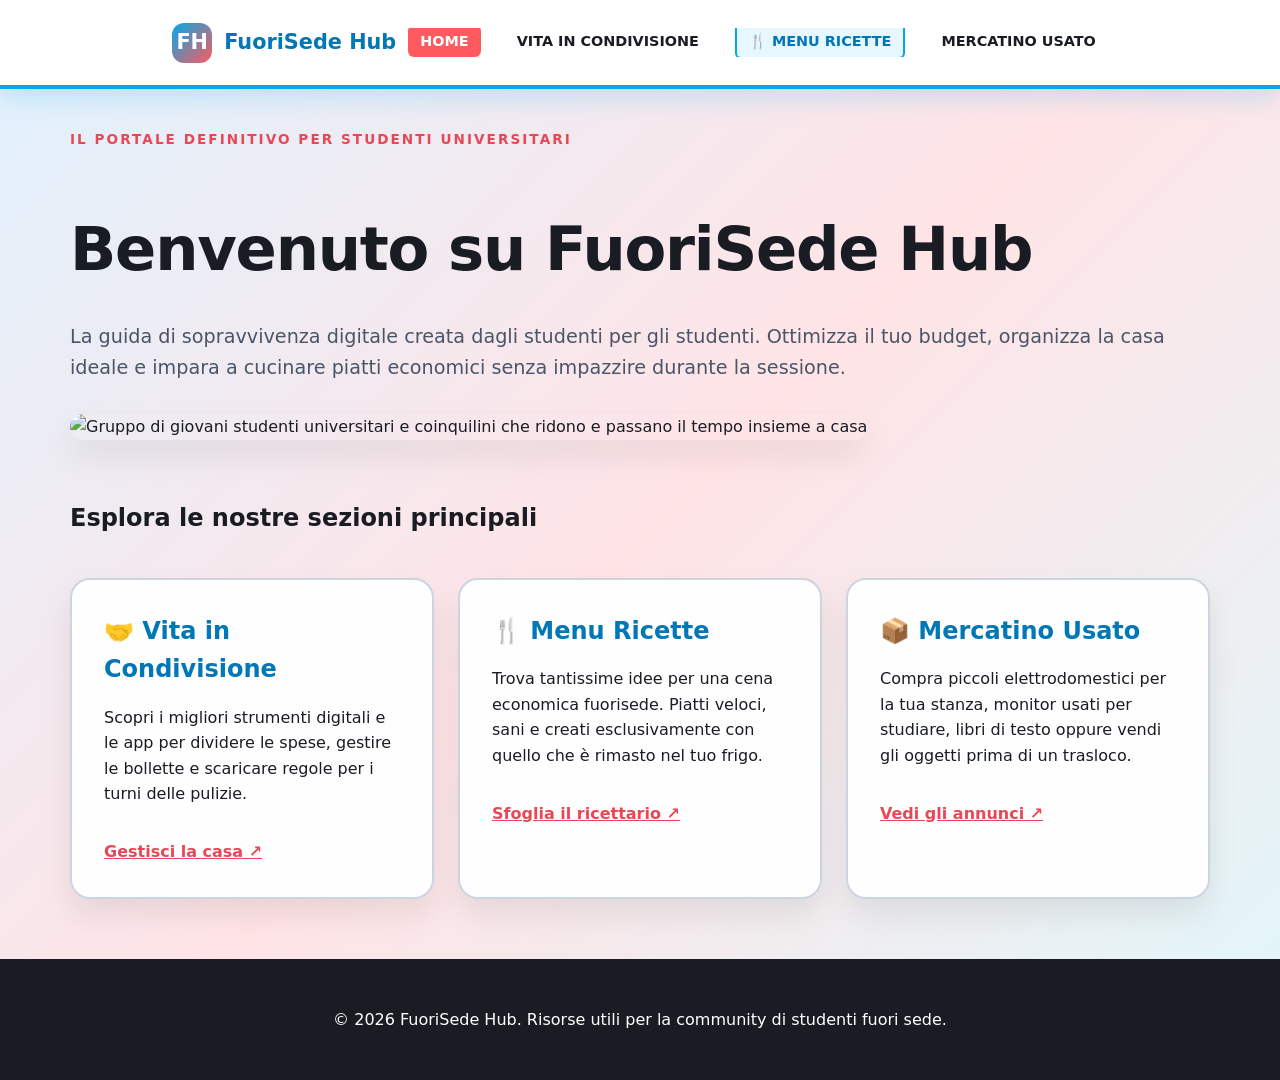
==== index.html @ 7e1d621c "Update index.html" ====
<!DOCTYPE html>
<html lang="it">
  <head>
    <meta charset="UTF-8" />
    <meta name="viewport" content="width=device-width, initial-scale=1.0" />
    <meta name="description" content="Idee cena economica fuorisede, gestione delle spese della casa tra coinquilini e mercatino dell'usato low cost per studenti universitari fuori sede." />
    <title>FuoriSede Hub | Guida di Sopravvivenza per Studenti Fuori Sede</title>
    <style>
      :root {
        --primary: #00a8e8; --primary-dark: #0077b6; --accent: #ff5a5f; --accent-dark: #e84855; --cyan: #8eddf9; --ink: #1a1c23; --muted: #4a5568; --bg: #f0f4f8; --surface: #ffffff; --soft: #e6f7ff; --line: #cbd5e1; --shadow: 0 16px 32px rgba(0, 0, 0, 0.08); --radius-sm: 12px; --radius-md: 20px; --radius-lg: 32px; --container: min(1140px, calc(100% - 40px));
      }
      * { box-sizing: border-box; }
      html { scroll-behavior: smooth; }
      body { margin: 0; color: var(--ink); background: linear-gradient(135deg, #e0f2fe 0%, #ffe4e6 50%, #e0f7fa 100%); font-family: system-ui, -apple-system, sans-serif; line-height: 1.6; }
      a { color: inherit; text-decoration: none; }
      
      .site-header { position: sticky; top: 0; z-index: 20; background: #ffffff; border-bottom: 4px solid var(--primary); box-shadow: 0 8px 24px rgba(0, 168, 232, 0.2); }
      .navbar { width: var(--container); min-height: 85px; margin: 0 auto; display: flex; flex-direction: column; align-items: center; justify-content: center; padding: 10px 0; gap: 12px; }
      .logo { display: inline-flex; align-items: center; gap: 12px; font-weight: 900; font-size: 1.3rem; color: var(--primary-dark); }
      .logo-mark { width: 40px; height: 40px; display: grid; place-items: center; color: #ffffff; background: linear-gradient(135deg, var(--primary), var(--accent)); border-radius: 12px; }
      
      .nav-links { display: flex; gap: 10px; margin: 0; padding: 0; list-style: none; max-width: 100%; overflow-x: auto; white-space: nowrap; padding-bottom: 4px; }
      .nav-links a { color: var(--ink); font-weight: 800; text-transform: uppercase; font-size: 0.75rem; padding: 6px 10px; border-radius: 6px; transition: all 0.2s ease; }
      .nav-links a:hover, .nav-links .active { color: #ffffff; background-color: var(--accent); }
      .nav-links .menu-btn { background: var(--soft); color: var(--primary-dark); border: 2px solid var(--primary); }
      
      main { width: var(--container); margin: 40px auto; }
      .eyebrow { color: var(--accent-dark); font-size: 0.85rem; font-weight: 800; text-transform: uppercase; letter-spacing: 0.15em; margin-bottom: 12px; }
      h1 { font-size: clamp(2.2rem, 8vw, 3.8rem); font-weight: 900; margin-bottom: 24px; letter-spacing: -0.02em; }
      .lead { font-size: 1.2rem; color: var(--muted); margin-bottom: 30px; }
      
      .responsive-image { width: 100%; height: auto; border-radius: var(--radius-md); aspect-ratio: 16/10; object-fit: cover; margin-bottom: 40px; box-shadow: var(--shadow); }
      
      .features-grid { display: grid; gap: 24px; margin: 40px 0; }
      .feature-card { background: rgba(255, 255, 255, 0.95); padding: 32px; border: 2px solid var(--line); border-radius: var(--radius-md); box-shadow: var(--shadow); }
      .feature-card h3 { font-size: 1.5rem; margin-top: 0; margin-bottom: 12px; color: var(--primary-dark); }
      .card-link { display: inline-flex; margin-top: 16px; color: var(--accent-dark); font-weight: 700; text-decoration: underline; }
      
      .site-footer { margin-top: 60px; color: #ffffff; background: var(--ink); padding: 32px 0; text-align: center; }
      @media (min-width: 720px) { .navbar { flex-direction: row; min-height: 85px; padding: 0; } .nav-links { gap: 24px; } .nav-links a { font-size: 0.9rem; padding: 8px 12px; } .features-grid { grid-template-columns: repeat(3, 1fr); } }
    </style>
  </head>
  <body>
    <header class="site-header">
      <nav class="navbar">
        <a class="logo" href="index.html"><span class="logo-mark">FH</span><span>FuoriSede Hub</span></a>
        <ul class="nav-links">
          <li><a href="index.html" class="active">Home</a></li>
          <li><a href="condivisione.html">Vita in Condivisione</a></li>
          <li><a href="menu.html" class="menu-btn">🍴 Menu Ricette</a></li>
          <li><a href="mercatino.html">Mercatino Usato</a></li>
        </ul>
      </nav>
    </header>

    <main>
      <article>
        <p class="eyebrow">Il portale definitivo per studenti universitari</p>
        <h1>Benvenuto su FuoriSede Hub</h1>
        <p class="lead">La guida di sopravvivenza digitale creata dagli studenti per gli studenti. Ottimizza il tuo budget, organizza la casa ideale e impara a cucinare piatti economici senza impazzire durante la sessione.</p>
        
        <img class="responsive-image" src="https://images.unsplash.com/photo-1517486808906-6ca8b3f04846?auto=format&fit=crop&w=1200&q=80" alt="Gruppo di giovani studenti universitari e coinquilini che ridono e passano il tempo insieme a casa" />

        <section>
          <h2>Esplora le nostre sezioni principali</h2>
          <div class="features-grid">
            
            <div class="feature-card">
              <h3>🤝 Vita in Condivisione</h3>
              <p>Scopri i migliori strumenti digitali e le app per dividere le spese, gestire le bollette e scaricare regole per i turni delle pulizie.</p>
              <a class="card-link" href="condivisione.html">Gestisci la casa ↗</a>
            </div>

            <div class="feature-card">
              <h3>🍴 Menu Ricette</h3>
              <p>Trova tantissime idee per una cena economica fuorisede. Piatti veloci, sani e creati esclusivamente con quello che è rimasto nel tuo frigo.</p>
              <a class="card-link" href="menu.html">Sfoglia il ricettario ↗</a>
            </div>

            <div class="feature-card">
              <h3>📦 Mercatino Usato</h3>
              <p>Compra piccoli elettrodomestici per la tua stanza, monitor usati per studiare, libri di testo oppure vendi gli oggetti prima di un trasloco.</p>
              <a class="card-link" href="mercatino.html">Vedi gli annunci ↗</a>
            </div>

          </div>
        </section>
      </article>
    </main>

    <footer class="site-footer"><p>&copy; 2026 FuoriSede Hub. Risorse utili per la community di studenti fuori sede.</p></footer>
  </body>
</html>
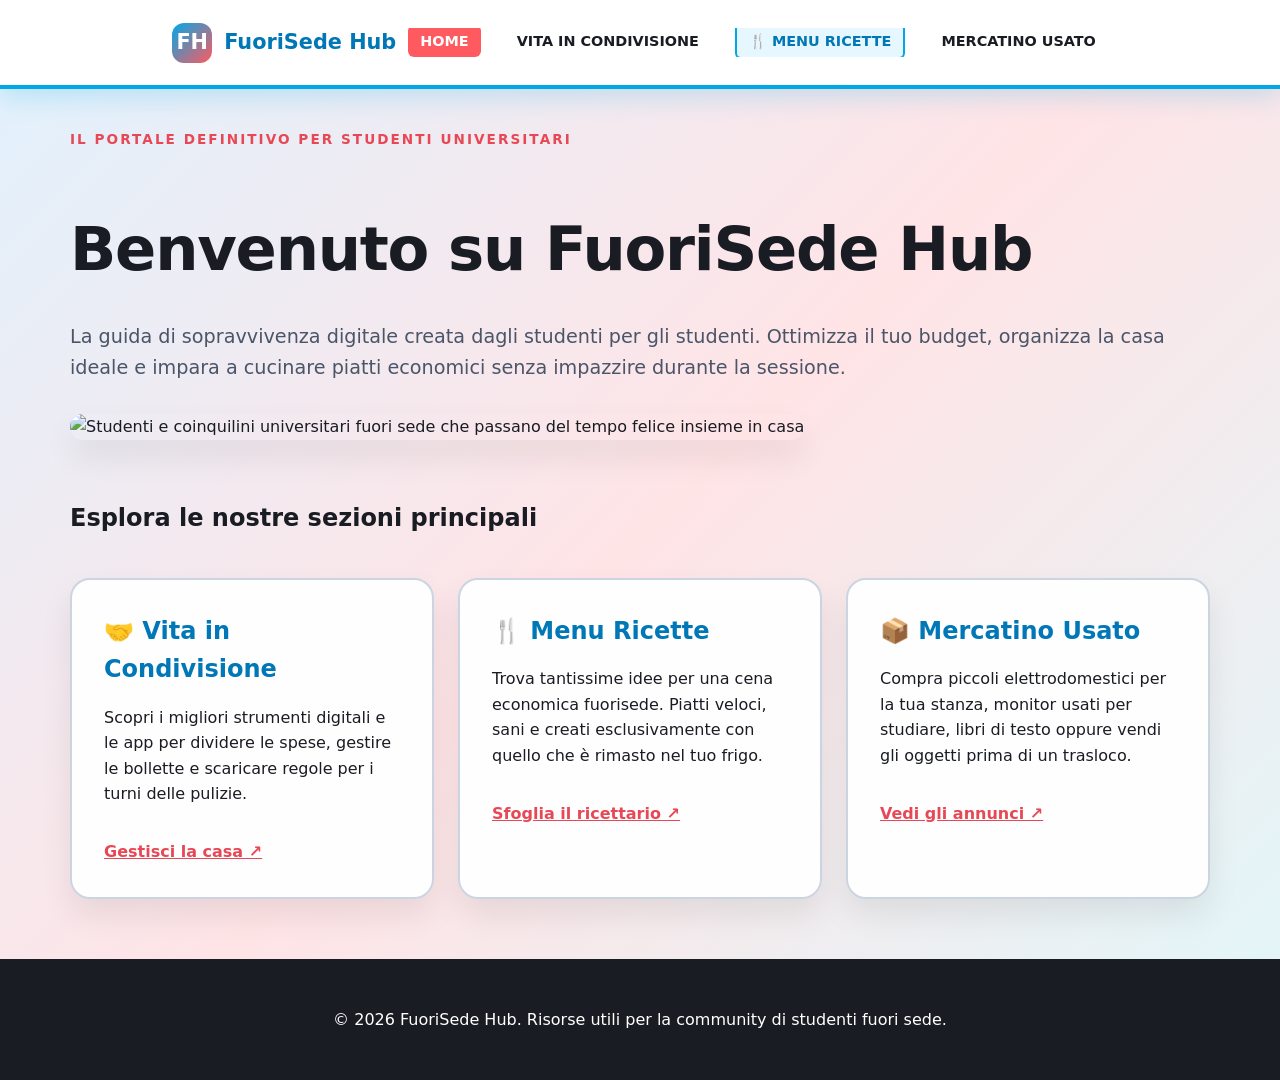
==== commit 9a1a9180: "Update index.html" ====
--- a/index.html
+++ b/index.html
@@ -59,24 +59,28 @@
         <h1>Benvenuto su FuoriSede Hub</h1>
         <p class="lead">La guida di sopravvivenza digitale creata dagli studenti per gli studenti. Ottimizza il tuo budget, organizza la casa ideale e impara a cucinare piatti economici senza impazzire durante la sessione.</p>
         
-        <img class="responsive-image" src="https://images.unsplash.com/photo-1517486808906-6ca8b3f04846?auto=format&fit=crop&w=1200&q=80" alt="Gruppo di giovani studenti universitari e coinquilini che ridono e passano il tempo insieme a casa" />
+        <!-- FOTO PRINCIPALE NUOVA ED ESCLUSIVA DELLA HOME PAGE -->
+        <img class="responsive-image" src="https://images.unsplash.com/photo-1543807535-eceef0bc6599?auto=format&fit=crop&w=1200&q=80" alt="Studenti e coinquilini universitari fuori sede che passano del tempo felice insieme in casa" />
 
         <section>
           <h2>Esplora le nostre sezioni principali</h2>
           <div class="features-grid">
             
+            <!-- CARD 1 -->
             <div class="feature-card">
               <h3>🤝 Vita in Condivisione</h3>
               <p>Scopri i migliori strumenti digitali e le app per dividere le spese, gestire le bollette e scaricare regole per i turni delle pulizie.</p>
               <a class="card-link" href="condivisione.html">Gestisci la casa ↗</a>
             </div>
 
+            <!-- CARD 2 -->
             <div class="feature-card">
               <h3>🍴 Menu Ricette</h3>
               <p>Trova tantissime idee per una cena economica fuorisede. Piatti veloci, sani e creati esclusivamente con quello che è rimasto nel tuo frigo.</p>
               <a class="card-link" href="menu.html">Sfoglia il ricettario ↗</a>
             </div>
 
+            <!-- CARD 3 -->
             <div class="feature-card">
               <h3>📦 Mercatino Usato</h3>
               <p>Compra piccoli elettrodomestici per la tua stanza, monitor usati per studiare, libri di testo oppure vendi gli oggetti prima di un trasloco.</p>
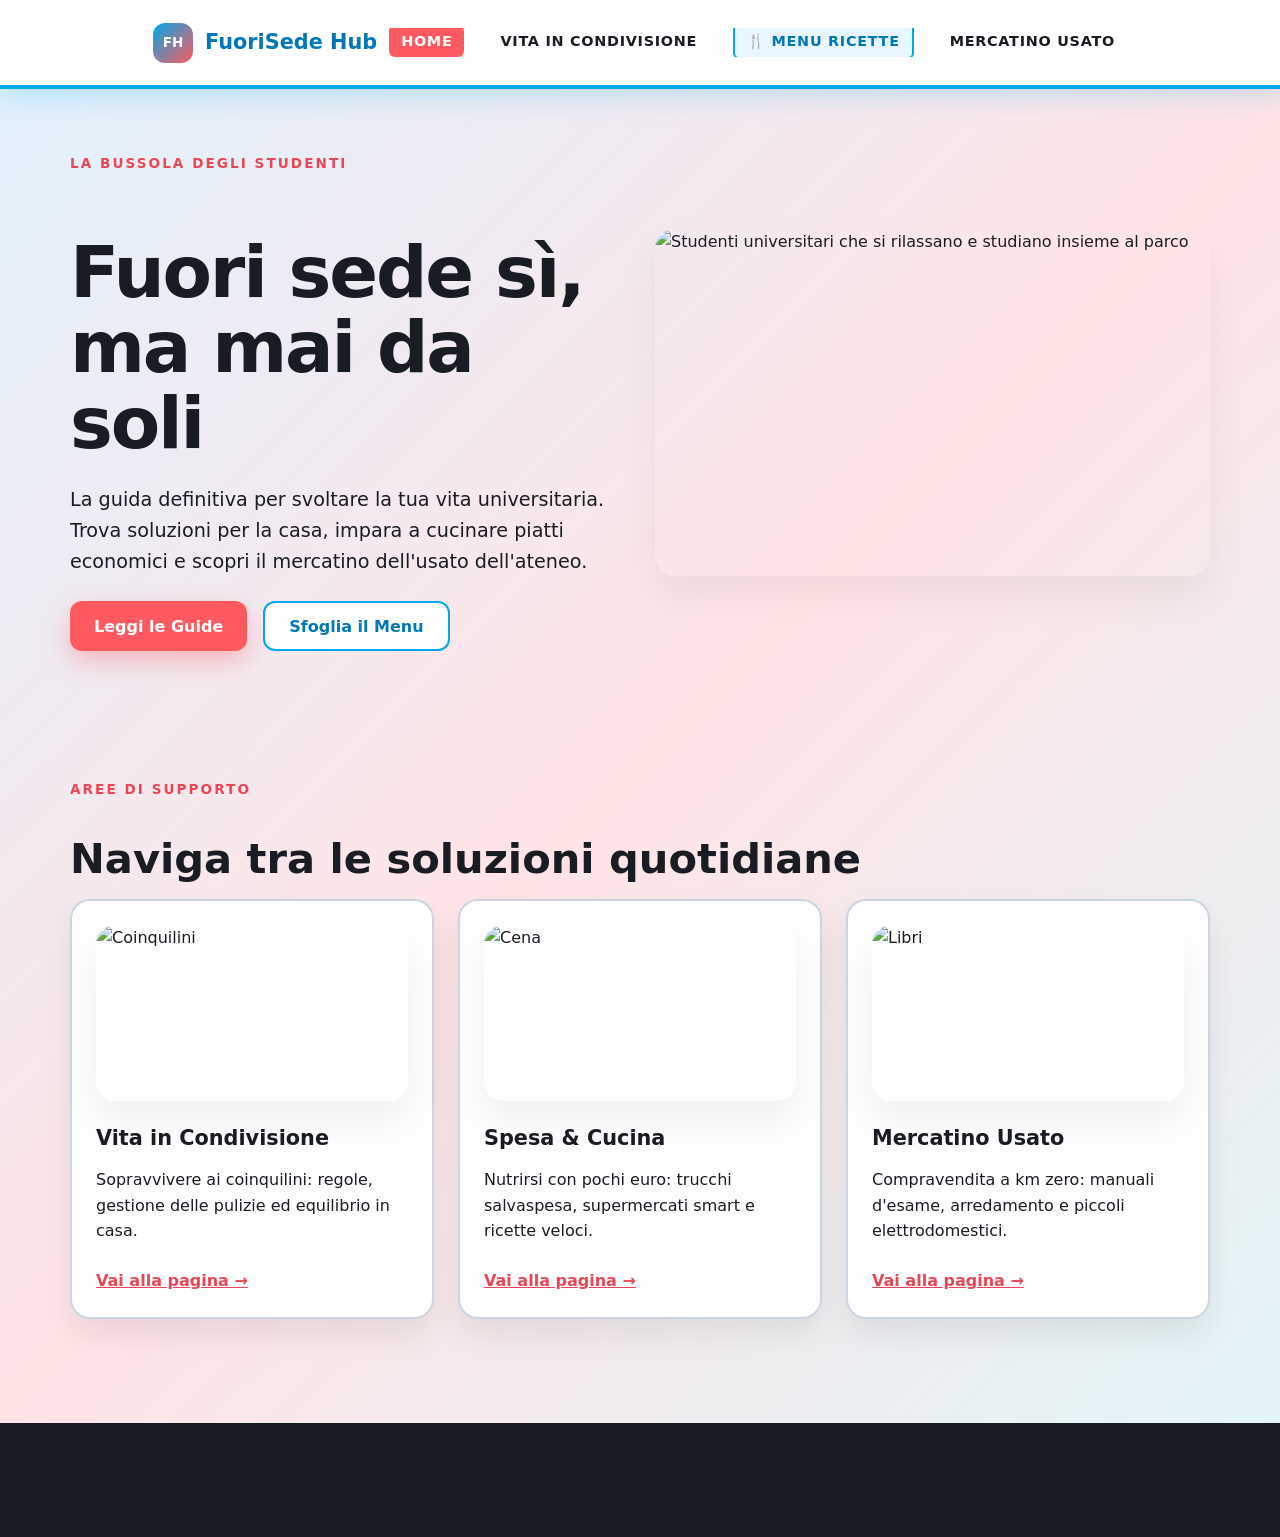
==== commit 7650f913: "Update index.html" ====
--- a/index.html
+++ b/index.html
@@ -3,47 +3,185 @@
   <head>
     <meta charset="UTF-8" />
     <meta name="viewport" content="width=device-width, initial-scale=1.0" />
-    <meta name="description" content="Idee cena economica fuorisede, gestione delle spese della casa tra coinquilini e mercatino dell'usato low cost per studenti universitari fuori sede." />
-    <title>FuoriSede Hub | Guida di Sopravvivenza per Studenti Fuori Sede</title>
+    <meta
+      name="description"
+      content="FuoriSede Hub: la guida per gli studenti universitari fuori sede. Trucchi per coinquilini, bacheca scambi usato e menu ricette."
+    />
+    <title>FuoriSede Hub | La Guida per Studenti Fuori Sede</title>
     <style>
       :root {
-        --primary: #00a8e8; --primary-dark: #0077b6; --accent: #ff5a5f; --accent-dark: #e84855; --cyan: #8eddf9; --ink: #1a1c23; --muted: #4a5568; --bg: #f0f4f8; --surface: #ffffff; --soft: #e6f7ff; --line: #cbd5e1; --shadow: 0 16px 32px rgba(0, 0, 0, 0.08); --radius-sm: 12px; --radius-md: 20px; --radius-lg: 32px; --container: min(1140px, calc(100% - 40px));
-      }
+        --primary: #00a8e8;
+        --primary-dark: #0077b6;
+        --accent: #ff5a5f;
+        --accent-dark: #e84855;
+        --cyan: #8eddf9;
+        --ink: #1a1c23;
+        --muted: #4a5568;
+        --bg: #f0f4f8;
+        --surface: #ffffff;
+        --soft: #e6f7ff;
+        --line: #cbd5e1;
+        --shadow: 0 16px 32px rgba(0, 0, 0, 0.08);
+        --radius-sm: 12px;
+        --radius-md: 20px;
+        --radius-lg: 32px;
+        --container: min(1140px, calc(100% - 40px));
+      }
+
       * { box-sizing: border-box; }
       html { scroll-behavior: smooth; }
-      body { margin: 0; color: var(--ink); background: linear-gradient(135deg, #e0f2fe 0%, #ffe4e6 50%, #e0f7fa 100%); font-family: system-ui, -apple-system, sans-serif; line-height: 1.6; }
+
+      body {
+        margin: 0;
+        color: var(--ink);
+        background: linear-gradient(135deg, #e0f2fe 0%, #ffe4e6 50%, #e0f7fa 100%);
+        font-family: system-ui, -apple-system, BlinkMacSystemFont, "Segoe UI", Roboto, sans-serif;
+        line-height: 1.6;
+      }
+
       a { color: inherit; text-decoration: none; }
+      ul, ol { margin: 0; padding-left: 1.2rem; }
+
+      .site-header {
+        position: sticky;
+        top: 0;
+        z-index: 20;
+        background: #ffffff;
+        border-bottom: 4px solid var(--primary);
+        box-shadow: 0 8px 24px rgba(0, 168, 232, 0.2);
+      }
+
+      .navbar {
+        width: var(--container);
+        min-height: 85px;
+        margin: 0 auto;
+        display: flex;
+        flex-direction: column;
+        align-items: center;
+        justify-content: center;
+        padding: 10px 0;
+        gap: 12px;
+      }
+
+      .logo {
+        display: inline-flex;
+        align-items: center;
+        gap: 12px;
+        font-weight: 900;
+        font-size: 1.3rem;
+        color: var(--primary-dark);
+      }
+
+      .logo-mark {
+        width: 40px;
+        height: 40px;
+        display: grid;
+        place-items: center;
+        color: #ffffff;
+        background: linear-gradient(135deg, var(--primary), var(--accent));
+        border-radius: 12px;
+        font-size: 0.85rem;
+      }
+
+      .nav-links {
+        display: flex;
+        gap: 10px;
+        margin: 0;
+        padding: 0;
+        list-style: none;
+        max-width: 100%;
+        overflow-x: auto;
+        white-space: nowrap;
+        padding-bottom: 4px;
+      }
+
+      .nav-links a {
+        color: var(--ink);
+        font-weight: 800;
+        text-transform: uppercase;
+        font-size: 0.75rem;
+        letter-spacing: 0.02em;
+        padding: 6px 10px;
+        border-radius: 6px;
+        transition: all 0.2s ease;
+      }
+
+      .nav-links a:hover, .nav-links .active {
+        color: #ffffff;
+        background-color: var(--accent);
+      }
+
+      .nav-links .menu-btn {
+        background: var(--soft);
+        color: var(--primary-dark);
+        border: 2px solid var(--primary);
+      }
+
+      main { width: var(--container); margin: 0 auto; }
+      .hero, .content-block { padding: 44px 0; }
+      .hero { min-height: auto; display: grid; align-items: center; gap: 30px; padding-top: 20px; }
+      .eyebrow { margin: 0 0 12px; color: var(--accent-dark); font-size: 0.85rem; font-weight: 800; letter-spacing: 0.15em; text-transform: uppercase; }
       
-      .site-header { position: sticky; top: 0; z-index: 20; background: #ffffff; border-bottom: 4px solid var(--primary); box-shadow: 0 8px 24px rgba(0, 168, 232, 0.2); }
-      .navbar { width: var(--container); min-height: 85px; margin: 0 auto; display: flex; flex-direction: column; align-items: center; justify-content: center; padding: 10px 0; gap: 12px; }
-      .logo { display: inline-flex; align-items: center; gap: 12px; font-weight: 900; font-size: 1.3rem; color: var(--primary-dark); }
-      .logo-mark { width: 40px; height: 40px; display: grid; place-items: center; color: #ffffff; background: linear-gradient(135deg, var(--primary), var(--accent)); border-radius: 12px; }
+      h1 { margin-bottom: 24px; font-size: clamp(2.2rem, 8vw, 4.5rem); line-height: 1.05; letter-spacing: -0.03em; font-weight: 900; }
+      h2 { margin-bottom: 18px; font-size: clamp(1.6rem, 5vw, 2.6rem); line-height: 1.1; font-weight: 800; }
+      h3 { margin-bottom: 12px; font-size: 1.3rem; font-weight: 700; }
+      p { color: var(--ink); font-weight: 500; margin-top: 0; }
+      .lead { max-width: 60ch; font-size: 1.2rem; line-height: 1.6; }
+
+      .button {
+        min-height: 50px;
+        display: inline-flex;
+        align-items: center;
+        justify-content: center;
+        padding: 0 24px;
+        color: #ffffff;
+        background: var(--accent);
+        border: 0;
+        border-radius: var(--radius-sm);
+        font-weight: 700;
+        cursor: pointer;
+        transition: all 0.2s ease;
+        box-shadow: 0 10px 24px rgba(255, 90, 95, 0.35);
+      }
+
+      .button:hover { background: var(--accent-dark); transform: translateY(-2px); }
+      .button-secondary { color: var(--primary-dark); background: var(--surface); border: 2px solid var(--primary); box-shadow: none; }
+      .hero-actions { display: flex; flex-wrap: wrap; gap: 16px; margin-top: 24px; }
       
-      .nav-links { display: flex; gap: 10px; margin: 0; padding: 0; list-style: none; max-width: 100%; overflow-x: auto; white-space: nowrap; padding-bottom: 4px; }
-      .nav-links a { color: var(--ink); font-weight: 800; text-transform: uppercase; font-size: 0.75rem; padding: 6px 10px; border-radius: 6px; transition: all 0.2s ease; }
-      .nav-links a:hover, .nav-links .active { color: #ffffff; background-color: var(--accent); }
-      .nav-links .menu-btn { background: var(--soft); color: var(--primary-dark); border: 2px solid var(--primary); }
-      
-      main { width: var(--container); margin: 40px auto; }
-      .eyebrow { color: var(--accent-dark); font-size: 0.85rem; font-weight: 800; text-transform: uppercase; letter-spacing: 0.15em; margin-bottom: 12px; }
-      h1 { font-size: clamp(2.2rem, 8vw, 3.8rem); font-weight: 900; margin-bottom: 24px; letter-spacing: -0.02em; }
-      .lead { font-size: 1.2rem; color: var(--muted); margin-bottom: 30px; }
-      
-      .responsive-image { width: 100%; height: auto; border-radius: var(--radius-md); aspect-ratio: 16/10; object-fit: cover; margin-bottom: 40px; box-shadow: var(--shadow); }
-      
-      .features-grid { display: grid; gap: 24px; margin: 40px 0; }
-      .feature-card { background: rgba(255, 255, 255, 0.95); padding: 32px; border: 2px solid var(--line); border-radius: var(--radius-md); box-shadow: var(--shadow); }
-      .feature-card h3 { font-size: 1.5rem; margin-top: 0; margin-bottom: 12px; color: var(--primary-dark); }
-      .card-link { display: inline-flex; margin-top: 16px; color: var(--accent-dark); font-weight: 700; text-decoration: underline; }
-      
-      .site-footer { margin-top: 60px; color: #ffffff; background: var(--ink); padding: 32px 0; text-align: center; }
-      @media (min-width: 720px) { .navbar { flex-direction: row; min-height: 85px; padding: 0; } .nav-links { gap: 24px; } .nav-links a { font-size: 0.9rem; padding: 8px 12px; } .features-grid { grid-template-columns: repeat(3, 1fr); } }
+      .responsive-image { width: 100%; height: auto; display: block; object-fit: cover; border-radius: var(--radius-md); box-shadow: 0 20px 40px rgba(0,0,0,0.06); }
+      .hero-image { aspect-ratio: 16 / 10; }
+      .grid { display: grid; gap: 24px; }
+
+      .card {
+        background: rgba(255, 255, 255, 0.95);
+        border: 2px solid var(--line);
+        border-radius: var(--radius-md);
+        box-shadow: var(--shadow);
+        padding: 24px;
+      }
+      .card img { aspect-ratio: 16 / 9; margin-bottom: 20px; }
+      .card a { color: var(--accent-dark); font-weight: 800; display: inline-flex; align-items: center; gap: 6px; margin-top: 8px; text-decoration: underline; }
+
+      .site-footer { margin-top: 40px; color: #ffffff; background: var(--ink); }
+      .footer-inner { width: var(--container); margin: 0 auto; padding: 36px 0; text-align: center; }
+
+      @media (min-width: 720px) {
+        .navbar { flex-direction: row; min-height: 85px; padding: 0; }
+        .nav-links { gap: 24px; }
+        .nav-links a { font-size: 0.9rem; letter-spacing: 0.05em; padding: 8px 12px; }
+        .hero { grid-template-columns: 1fr 1fr; padding-top: 0; }
+        .grid { grid-template-columns: repeat(3, minmax(0, 1fr)); }
+        .hero, .content-block { padding: 64px 0; }
+      }
     </style>
   </head>
   <body>
     <header class="site-header">
-      <nav class="navbar">
-        <a class="logo" href="index.html"><span class="logo-mark">FH</span><span>FuoriSede Hub</span></a>
+      <nav class="navbar" aria-label="Navigazione principale">
+        <a class="logo" href="index.html">
+          <span class="logo-mark">FH</span>
+          <span>FuoriSede Hub</span>
+        </a>
         <ul class="nav-links">
           <li><a href="index.html" class="active">Home</a></li>
           <li><a href="condivisione.html">Vita in Condivisione</a></li>
@@ -54,44 +192,53 @@
     </header>
 
     <main>
-      <article>
-        <p class="eyebrow">Il portale definitivo per studenti universitari</p>
-        <h1>Benvenuto su FuoriSede Hub</h1>
-        <p class="lead">La guida di sopravvivenza digitale creata dagli studenti per gli studenti. Ottimizza il tuo budget, organizza la casa ideale e impara a cucinare piatti economici senza impazzire durante la sessione.</p>
-        
-        <!-- FOTO PRINCIPALE NUOVA ED ESCLUSIVA DELLA HOME PAGE -->
-        <img class="responsive-image" src="https://images.unsplash.com/photo-1543807535-eceef0bc6599?auto=format&fit=crop&w=1200&q=80" alt="Studenti e coinquilini universitari fuori sede che passano del tempo felice insieme in casa" />
-
-        <section>
-          <h2>Esplora le nostre sezioni principali</h2>
-          <div class="features-grid">
-            
-            <!-- CARD 1 -->
-            <div class="feature-card">
-              <h3>🤝 Vita in Condivisione</h3>
-              <p>Scopri i migliori strumenti digitali e le app per dividere le spese, gestire le bollette e scaricare regole per i turni delle pulizie.</p>
-              <a class="card-link" href="condivisione.html">Gestisci la casa ↗</a>
-            </div>
-
-            <!-- CARD 2 -->
-            <div class="feature-card">
-              <h3>🍴 Menu Ricette</h3>
-              <p>Trova tantissime idee per una cena economica fuorisede. Piatti veloci, sani e creati esclusivamente con quello che è rimasto nel tuo frigo.</p>
-              <a class="card-link" href="menu.html">Sfoglia il ricettario ↗</a>
-            </div>
-
-            <!-- CARD 3 -->
-            <div class="feature-card">
-              <h3>📦 Mercatino Usato</h3>
-              <p>Compra piccoli elettrodomestici per la tua stanza, monitor usati per studiare, libri di testo oppure vendi gli oggetti prima di un trasloco.</p>
-              <a class="card-link" href="mercatino.html">Vedi gli annunci ↗</a>
-            </div>
-
+      <section class="hero">
+        <div>
+          <p class="eyebrow">La bussola degli studenti</p>
+          <h1>Fuori sede sì, ma mai da soli</h1>
+          <p class="lead">
+            La guida definitiva per svoltare la tua vita universitaria. Trova soluzioni per la casa, impara a cucinare piatti economici e scopri il mercatino dell'usato dell'ateneo.
+          </p>
+          <div class="hero-actions">
+            <a class="button" href="condivisione.html">Leggi le Guide</a>
+            <a class="button button-secondary" href="menu.html">Sfoglia il Menu</a>
           </div>
-        </section>
-      </article>
+        </div>
+        <!-- MODIFICATA SOLO QUESTA IMMAGINE CON RAGAZZI AL PARCO -->
+        <img class="responsive-image hero-image" src="https://images.unsplash.com/photo-1517245386807-bb43f82c33c4?auto=format&fit=crop&w=1200&q=80" alt="Studenti universitari che si rilassano e studiano insieme al parco" width="1200" height="675" />
+      </section>
+
+      <section class="content-block">
+        <p class="eyebrow">Aree di supporto</p>
+        <h2>Naviga tra le soluzioni quotidiane</h2>
+        <div class="grid">
+          <article class="card">
+            <!-- IMMAGINE INIZIALE ORIGINALE MANTENUTA PERFETTAMENTE -->
+            <img class="responsive-image" src="https://images.unsplash.com/photo-1522202176988-66273c2fd55f?auto=format&fit=crop&w=900&q=80" alt="Coinquilini" width="900" height="506" loading="lazy" />
+            <h3>Vita in Condivisione</h3>
+            <p>Sopravvivere ai coinquilini: regole, gestione delle pulizie ed equilibrio in casa.</p>
+            <a href="condivisione.html">Vai alla pagina →</a>
+          </article>
+          <article class="card">
+            <img class="responsive-image" src="https://images.unsplash.com/photo-1543353071-087092ec393a?auto=format&fit=crop&w=900&q=80" alt="Cena" width="900" height="506" loading="lazy" />
+            <h3>Spesa &amp; Cucina</h3>
+            <p>Nutrirsi con pochi euro: trucchi salvaspesa, supermercati smart e ricette veloci.</p>
+            <a href="menu.html">Vai alla pagina →</a>
+          </article>
+          <article class="card">
+            <img class="responsive-image" src="https://images.unsplash.com/photo-1512820790803-83ca734da794?auto=format&fit=crop&w=900&q=80" alt="Libri" width="900" height="506" loading="lazy" />
+            <h3>Mercatino Usato</h3>
+            <p>Compravendita a km zero: manuali d'esame, arredamento e piccoli elettrodomestici.</p>
+            <a href="mercatino.html">Vai alla pagina →</a>
+          </article>
+        </div>
+      </section>
     </main>
 
-    <footer class="site-footer"><p>&copy; 2026 FuoriSede Hub. Risorse utili per la community di studenti fuori sede.</p></footer>
+    <footer class="site-footer">
+      <div class="footer-inner">
+        <p>&copy; 2026 FuoriSede Hub. Progetto SEO-oriented per l'università.</p>
+      </div>
+    </footer>
   </body>
 </html>
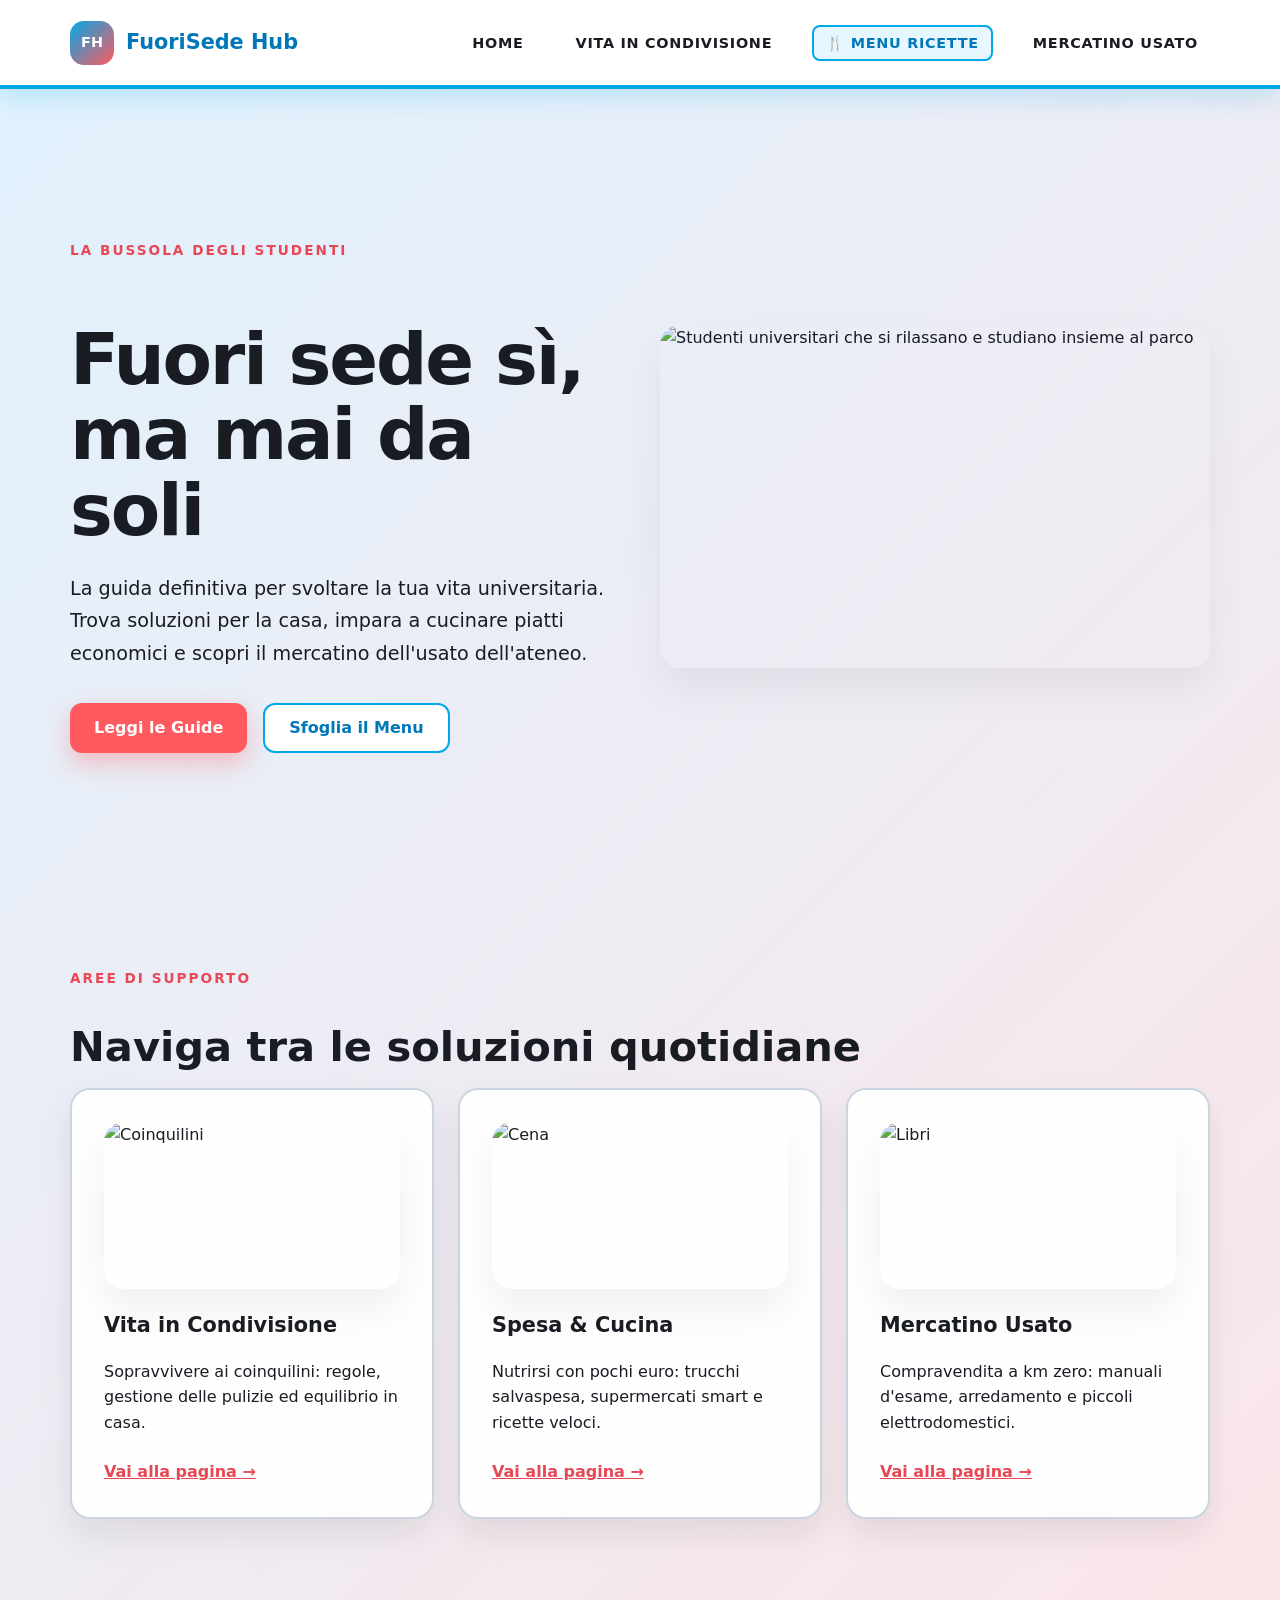
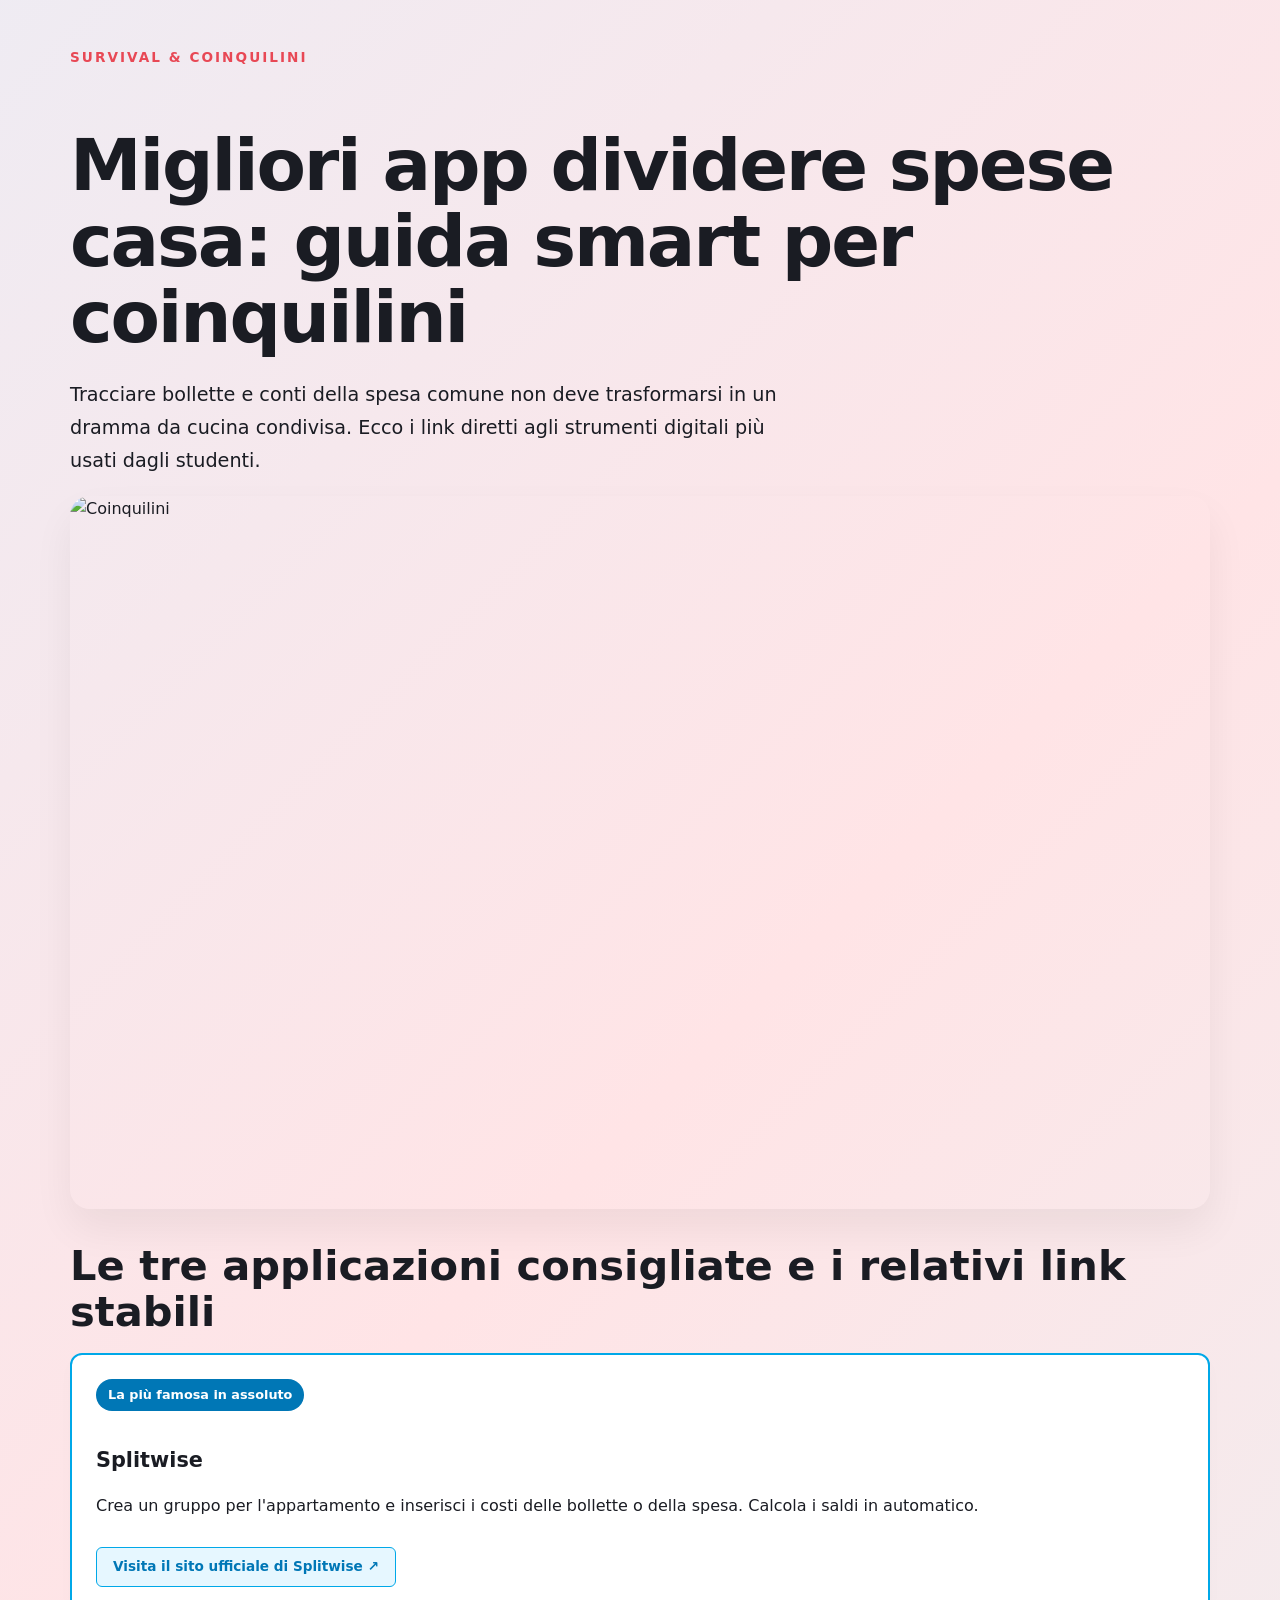
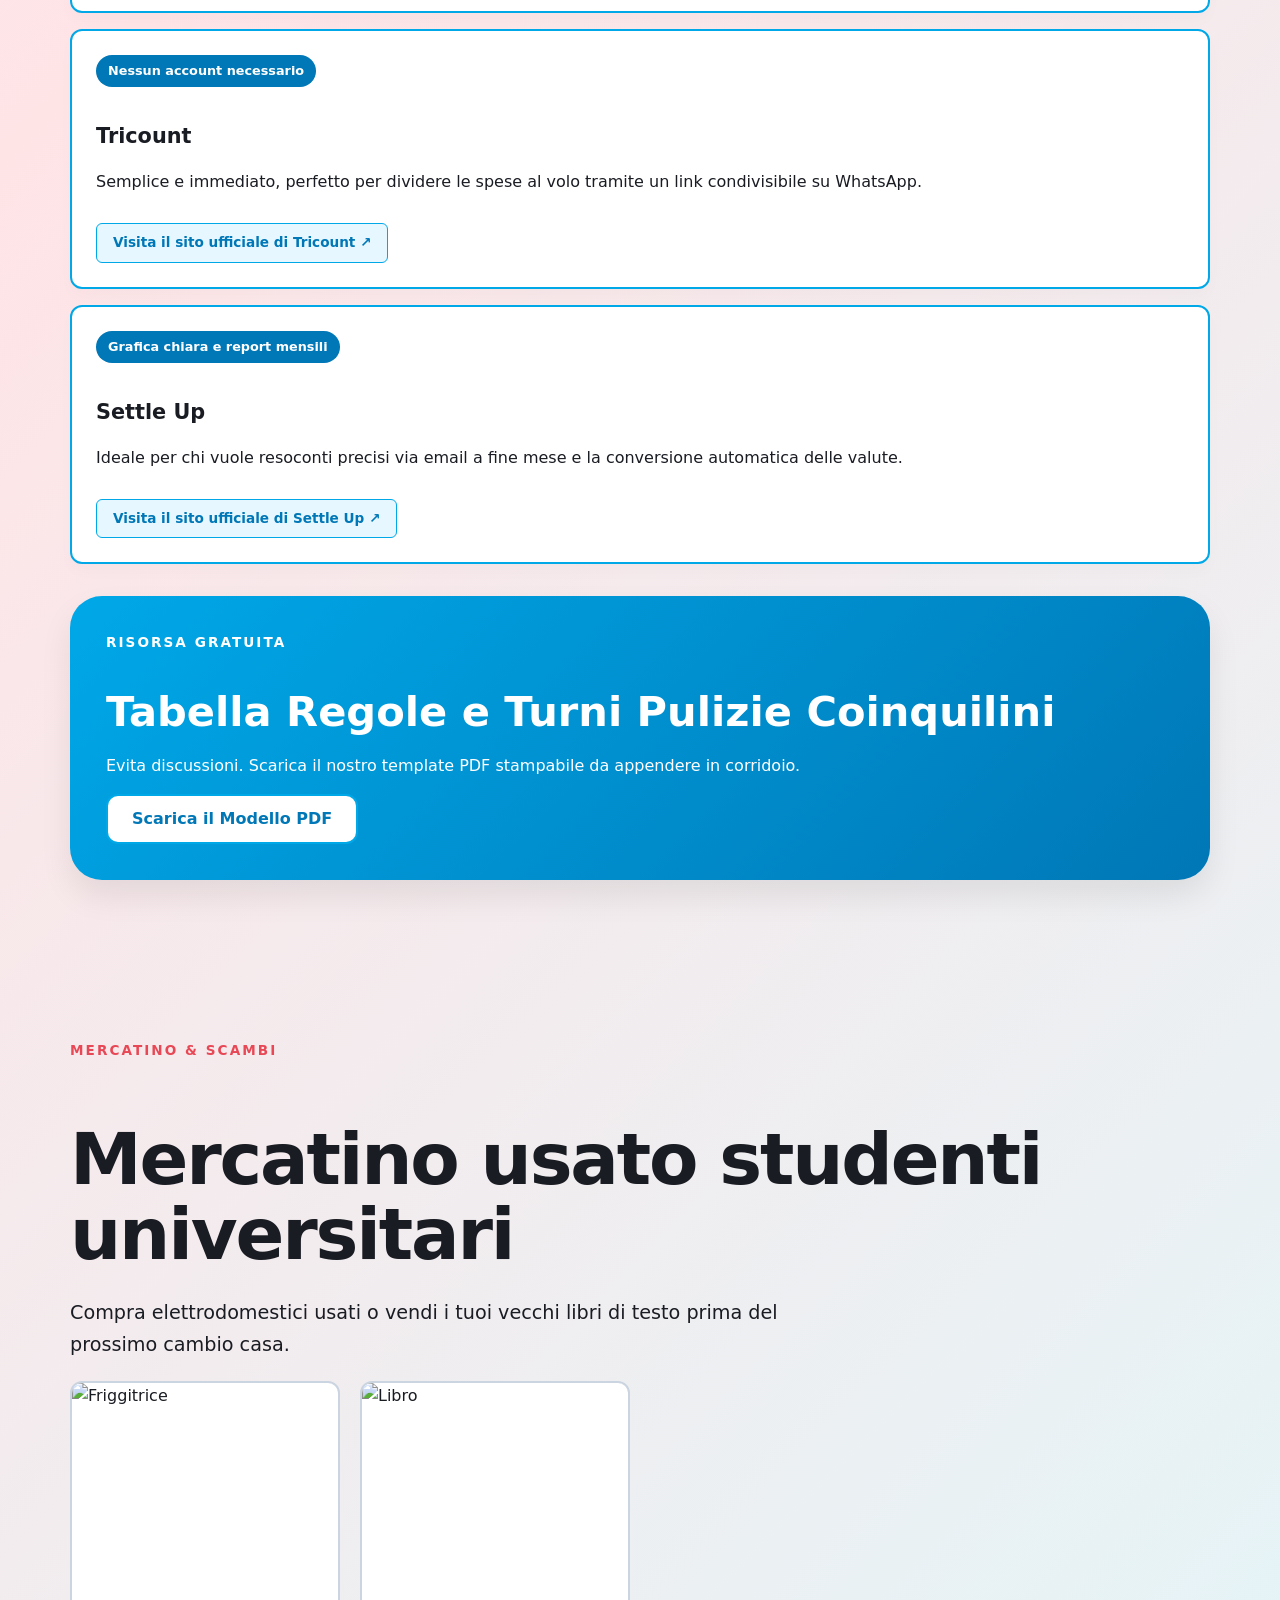
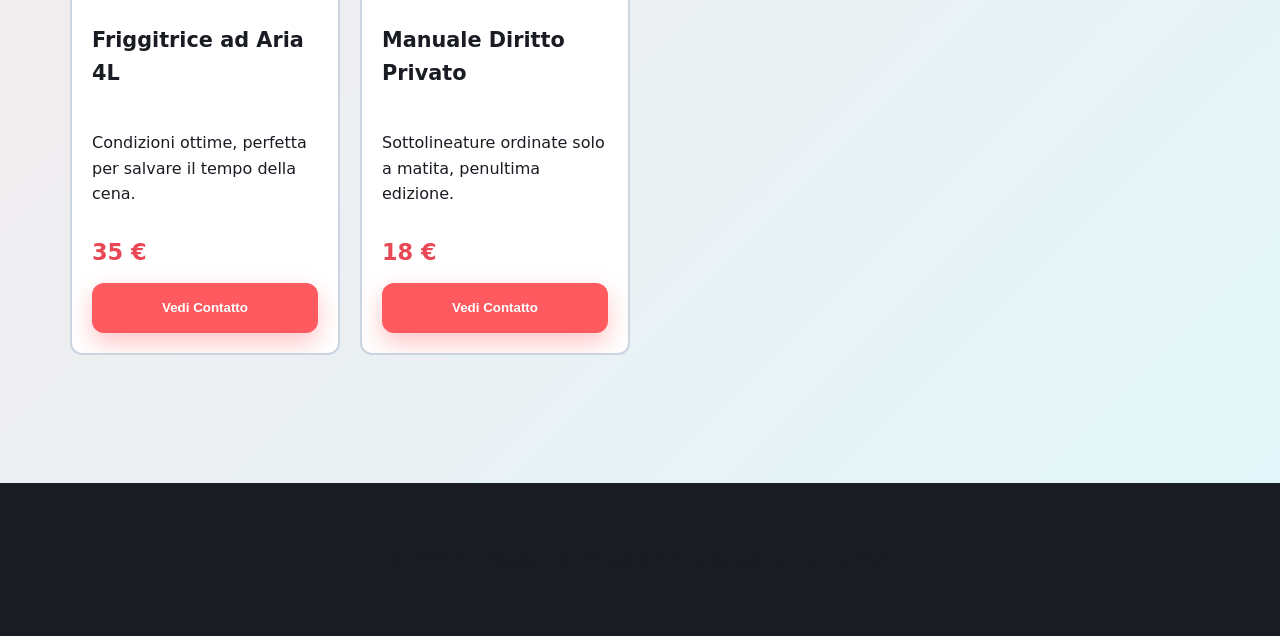
==== commit 622cd0ce: "Update index.html" ====
--- a/index.html
+++ b/index.html
@@ -3,10 +3,7 @@
   <head>
     <meta charset="UTF-8" />
     <meta name="viewport" content="width=device-width, initial-scale=1.0" />
-    <meta
-      name="description"
-      content="FuoriSede Hub: la guida per gli studenti universitari fuori sede. Trucchi per coinquilini, bacheca scambi usato e menu ricette."
-    />
+    <meta name="description" content="FuoriSede Hub: la guida per gli studenti universitari fuori sede. Trucchi per coinquilini, bacheca scambi usato e menu ricette." />
     <title>FuoriSede Hub | La Guida per Studenti Fuori Sede</title>
     <style>
       :root {
@@ -34,21 +31,25 @@
       body {
         margin: 0;
         color: var(--ink);
-        background: linear-gradient(135deg, #e0f2fe 0%, #ffe4e6 50%, #e0f7fa 100%);
+        /* SFONDO MOLTO PIÙ COLORATO CON GRADIENTI ACCESI AZZURRO E ROSA */
+        background: 
+          linear-gradient(135deg, #e0f2fe 0%, #ffe4e6 50%, #e0f7fa 100%);
         font-family: system-ui, -apple-system, BlinkMacSystemFont, "Segoe UI", Roboto, sans-serif;
         line-height: 1.6;
       }
 
+      body.modal-open { overflow: hidden; }
       a { color: inherit; text-decoration: none; }
       ul, ol { margin: 0; padding-left: 1.2rem; }
 
+      /* BARRA DELLE PAGINE SOPRA MESSA IN FORTE RISALTO */
       .site-header {
         position: sticky;
         top: 0;
         z-index: 20;
-        background: #ffffff;
-        border-bottom: 4px solid var(--primary);
-        box-shadow: 0 8px 24px rgba(0, 168, 232, 0.2);
+        background: #ffffff; /* Bianco pieno, non trasparente */
+        border-bottom: 4px solid var(--primary); /* Linea di fondo azzurra spessa */
+        box-shadow: 0 8px 24px rgba(0, 168, 232, 0.2); /* Ombra accentuata */
       }
 
       .navbar {
@@ -56,11 +57,9 @@
         min-height: 85px;
         margin: 0 auto;
         display: flex;
-        flex-direction: column;
         align-items: center;
-        justify-content: center;
-        padding: 10px 0;
-        gap: 12px;
+        justify-content: space-between;
+        gap: 18px;
       }
 
       .logo {
@@ -73,44 +72,41 @@
       }
 
       .logo-mark {
-        width: 40px;
-        height: 40px;
+        width: 44px;
+        height: 44px;
         display: grid;
         place-items: center;
         color: #ffffff;
         background: linear-gradient(135deg, var(--primary), var(--accent));
-        border-radius: 12px;
-        font-size: 0.85rem;
+        border-radius: 14px;
+        font-size: 0.9rem;
       }
 
       .nav-links {
-        display: flex;
-        gap: 10px;
+        display: none;
+        gap: 28px;
         margin: 0;
         padding: 0;
         list-style: none;
-        max-width: 100%;
-        overflow-x: auto;
-        white-space: nowrap;
-        padding-bottom: 4px;
       }
 
       .nav-links a {
         color: var(--ink);
-        font-weight: 800;
+        font-weight: 800; /* Testo più spesso e visibile */
         text-transform: uppercase;
-        font-size: 0.75rem;
-        letter-spacing: 0.02em;
-        padding: 6px 10px;
-        border-radius: 6px;
+        font-size: 0.9rem;
+        letter-spacing: 0.05em;
+        padding: 8px 12px;
+        border-radius: 8px;
         transition: all 0.2s ease;
       }
 
-      .nav-links a:hover, .nav-links .active {
+      .nav-links a:hover {
         color: #ffffff;
-        background-color: var(--accent);
-      }
-
+        background-color: var(--accent); /* Effetto evidenziatore rosa al passaggio */
+      }
+
+      /* Pulsante Menu Ricette evidenziato nella navbar */
       .nav-links .menu-btn {
         background: var(--soft);
         color: var(--primary-dark);
@@ -118,15 +114,16 @@
       }
 
       main { width: var(--container); margin: 0 auto; }
-      .hero, .content-block { padding: 44px 0; }
-      .hero { min-height: auto; display: grid; align-items: center; gap: 30px; padding-top: 20px; }
-      .eyebrow { margin: 0 0 12px; color: var(--accent-dark); font-size: 0.85rem; font-weight: 800; letter-spacing: 0.15em; text-transform: uppercase; }
+      section, article { scroll-margin-top: 120px; }
+      .hero, .content-block { padding: 64px 0; }
+      .hero { min-height: calc(100svh - 85px); display: grid; align-items: center; gap: 40px; }
+      .eyebrow { margin: 0 0 14px; color: var(--accent-dark); font-size: 0.85rem; font-weight: 800; letter-spacing: 0.15em; text-transform: uppercase; }
       
-      h1 { margin-bottom: 24px; font-size: clamp(2.2rem, 8vw, 4.5rem); line-height: 1.05; letter-spacing: -0.03em; font-weight: 900; }
-      h2 { margin-bottom: 18px; font-size: clamp(1.6rem, 5vw, 2.6rem); line-height: 1.1; font-weight: 800; }
+      h1 { margin-bottom: 24px; font-size: clamp(2.6rem, 10vw, 4.5rem); line-height: 1.05; letter-spacing: -0.03em; font-weight: 900; }
+      h2 { margin-bottom: 18px; font-size: clamp(1.8rem, 6vw, 2.6rem); line-height: 1.1; font-weight: 800; }
       h3 { margin-bottom: 12px; font-size: 1.3rem; font-weight: 700; }
-      p { color: var(--ink); font-weight: 500; margin-top: 0; }
-      .lead { max-width: 60ch; font-size: 1.2rem; line-height: 1.6; }
+      p, li { color: var(--ink); font-weight: 500; }
+      .lead { max-width: 60ch; font-size: 1.2rem; line-height: 1.7; }
 
       .button {
         min-height: 50px;
@@ -146,53 +143,85 @@
 
       .button:hover { background: var(--accent-dark); transform: translateY(-2px); }
       .button-secondary { color: var(--primary-dark); background: var(--surface); border: 2px solid var(--primary); box-shadow: none; }
-      .hero-actions { display: flex; flex-wrap: wrap; gap: 16px; margin-top: 24px; }
+      .hero-actions { display: flex; flex-wrap: wrap; gap: 16px; margin-top: 32px; }
       
       .responsive-image { width: 100%; height: auto; display: block; object-fit: cover; border-radius: var(--radius-md); box-shadow: 0 20px 40px rgba(0,0,0,0.06); }
-      .hero-image { aspect-ratio: 16 / 10; }
+      .hero-image, .feature-image { aspect-ratio: 16 / 10; }
       .grid { display: grid; gap: 24px; }
 
-      .card {
+      .card, .summary-box, .download-box, .cta-box, .modal {
         background: rgba(255, 255, 255, 0.95);
         border: 2px solid var(--line);
         border-radius: var(--radius-md);
         box-shadow: var(--shadow);
-        padding: 24px;
-      }
+      }
+
+      .card, .summary-box { padding: 32px; }
       .card img { aspect-ratio: 16 / 9; margin-bottom: 20px; }
-      .card a { color: var(--accent-dark); font-weight: 800; display: inline-flex; align-items: center; gap: 6px; margin-top: 8px; text-decoration: underline; }
-
-      .site-footer { margin-top: 40px; color: #ffffff; background: var(--ink); }
-      .footer-inner { width: var(--container); margin: 0 auto; padding: 36px 0; text-align: center; }
+      
+      /* SCRITTA VAI ALLA PAGINA AGGIORNATA */
+      .card a, .article-link { color: var(--accent-dark); font-weight: 800; display: inline-flex; align-items: center; gap: 6px; margin-top: 8px; text-decoration: underline; }
+
+      .review-card { padding: 24px; background: var(--surface); border: 2px solid var(--primary); border-radius: var(--radius-sm); box-shadow: 0 8px 16px rgba(0,0,0,0.02); }
+      .review-card + .review-card { margin-top: 16px; }
+      .rating { display: inline-flex; margin-bottom: 12px; padding: 6px 12px; color: #ffffff; background: var(--primary-dark); border-radius: 999px; font-size: 0.8rem; font-weight: 700; }
+
+      /* Bottoni per i link esterni delle app */
+      .app-link-btn { display: inline-flex; margin-top: 12px; padding: 8px 16px; background: var(--soft); color: var(--primary-dark); border-radius: 6px; font-weight: 700; border: 1px solid var(--primary); font-size: 0.85rem; }
+      .app-link-btn:hover { background: var(--primary); color: #fff; }
+
+      .download-box, .cta-box { padding: 36px; color: #ffffff; background: linear-gradient(135deg, var(--primary), var(--primary-dark)); border-radius: var(--radius-lg); border: none; margin: 32px 0; }
+      .download-box p, .download-box .eyebrow, .cta-box p, .cta-box .eyebrow { color: #ffffff; }
+
+      .ads-grid { display: grid; gap: 20px; }
+      .ad-card { overflow: hidden; display: grid; background: var(--surface); border: 2px solid var(--line); border-radius: var(--radius-sm); }
+      .ad-image { width: 100%; height: auto; aspect-ratio: 4 / 3; display: block; object-fit: cover; }
+      .ad-body { padding: 20px; display: grid; gap: 12px; }
+      .price { color: var(--accent-dark); font-size: 1.4rem; font-weight: 900; }
+
+      .form-grid { display: grid; gap: 16px; }
+      input { width: 100%; padding: 14px 16px; color: var(--ink); background: var(--surface); border: 2px solid var(--line); border-radius: var(--radius-sm); font: inherit; }
+
+      .modal-backdrop { position: fixed; inset: 0; z-index: 50; display: none; place-items: center; padding: 20px; background: rgba(26, 28, 35, 0.6); backdrop-filter: blur(12px); }
+      .modal-backdrop.is-visible { display: grid; }
+      .modal { width: min(520px, 100%); padding: 32px; border: none; }
+      .modal-header { display: flex; align-items: start; justify-content: space-between; gap: 14px; margin-bottom: 16px; }
+      .modal-close { width: 36px; height: 36px; border: 1px solid var(--line); border-radius: 10px; background: var(--bg); cursor: pointer; font-size: 1.2rem; display: grid; place-items: center; }
+
+      .site-footer { margin-top: 64px; color: #ffffff; background: var(--ink); }
+      .footer-inner { width: var(--container); margin: 0 auto; padding: 48px 0; text-align: center; }
 
       @media (min-width: 720px) {
-        .navbar { flex-direction: row; min-height: 85px; padding: 0; }
-        .nav-links { gap: 24px; }
-        .nav-links a { font-size: 0.9rem; letter-spacing: 0.05em; padding: 8px 12px; }
-        .hero { grid-template-columns: 1fr 1fr; padding-top: 0; }
+        .nav-links { display: flex; align-items: center; }
+        .hero { grid-template-columns: 1fr 1fr; }
         .grid { grid-template-columns: repeat(3, minmax(0, 1fr)); }
-        .hero, .content-block { padding: 64px 0; }
-      }
+        .ads-grid { grid-template-columns: repeat(2, minmax(0, 1fr)); }
+      }
+      @media (min-width: 1040px) { .ads-grid { grid-template-columns: repeat(4, minmax(0, 1fr)); } }
     </style>
   </head>
+
   <body>
+    <!-- HEADER CON BARRA DELLE PAGINE SOPRA IN EVIDENZA -->
     <header class="site-header">
       <nav class="navbar" aria-label="Navigazione principale">
-        <a class="logo" href="index.html">
+        <a class="logo" href="#home">
           <span class="logo-mark">FH</span>
           <span>FuoriSede Hub</span>
         </a>
         <ul class="nav-links">
-          <li><a href="index.html" class="active">Home</a></li>
-          <li><a href="condivisione.html">Vita in Condivisione</a></li>
+          <li><a href="#home">Home</a></li>
+          <li><a href="#community">Vita in Condivisione</a></li>
+          <!-- SCRITTA MENU CHE APRE LA PAGINA DELLE RICETTE menu.html -->
           <li><a href="menu.html" class="menu-btn">🍴 Menu Ricette</a></li>
-          <li><a href="mercatino.html">Mercatino Usato</a></li>
+          <li><a href="#mercatino">Mercatino Usato</a></li>
         </ul>
       </nav>
     </header>
 
     <main>
-      <section class="hero">
+      <!-- SEZIONE HOME -->
+      <section class="hero" id="home">
         <div>
           <p class="eyebrow">La bussola degli studenti</p>
           <h1>Fuori sede sì, ma mai da soli</h1>
@@ -200,45 +229,152 @@
             La guida definitiva per svoltare la tua vita universitaria. Trova soluzioni per la casa, impara a cucinare piatti economici e scopri il mercatino dell'usato dell'ateneo.
           </p>
           <div class="hero-actions">
-            <a class="button" href="condivisione.html">Leggi le Guide</a>
+            <a class="button" href="#community">Leggi le Guide</a>
             <a class="button button-secondary" href="menu.html">Sfoglia il Menu</a>
           </div>
         </div>
-        <!-- MODIFICATA SOLO QUESTA IMMAGINE CON RAGAZZI AL PARCO -->
-        <img class="responsive-image hero-image" src="https://images.unsplash.com/photo-1517245386807-bb43f82c33c4?auto=format&fit=crop&w=1200&q=80" alt="Studenti universitari che si rilassano e studiano insieme al parco" width="1200" height="675" />
+     <img class="responsive-image hero-image" src="https://images.unsplash.com/photo-1517245386807-bb43f82c33c4?auto=format&fit=crop&w=1200&q=80" alt="Studenti universitari che si rilassano e studiano insieme al parco" width="1200" height="675" />
       </section>
 
+      <!-- SEZIONE CLUSTER / CATEGORIE -->
       <section class="content-block">
         <p class="eyebrow">Aree di supporto</p>
         <h2>Naviga tra le soluzioni quotidiane</h2>
         <div class="grid">
           <article class="card">
-            <!-- IMMAGINE INIZIALE ORIGINALE MANTENUTA PERFETTAMENTE -->
             <img class="responsive-image" src="https://images.unsplash.com/photo-1522202176988-66273c2fd55f?auto=format&fit=crop&w=900&q=80" alt="Coinquilini" width="900" height="506" loading="lazy" />
             <h3>Vita in Condivisione</h3>
             <p>Sopravvivere ai coinquilini: regole, gestione delle pulizie ed equilibrio in casa.</p>
-            <a href="condivisione.html">Vai alla pagina →</a>
+            <!-- SCRITTA VAI ALLA PAGINA -->
+            <a href="#community">Vai alla pagina →</a>
           </article>
           <article class="card">
             <img class="responsive-image" src="https://images.unsplash.com/photo-1543353071-087092ec393a?auto=format&fit=crop&w=900&q=80" alt="Cena" width="900" height="506" loading="lazy" />
             <h3>Spesa &amp; Cucina</h3>
             <p>Nutrirsi con pochi euro: trucchi salvaspesa, supermercati smart e ricette veloci.</p>
+            <!-- SCRITTA VAI ALLA PAGINA DIRETTAMENTE AL MENU APARTE -->
             <a href="menu.html">Vai alla pagina →</a>
           </article>
           <article class="card">
             <img class="responsive-image" src="https://images.unsplash.com/photo-1512820790803-83ca734da794?auto=format&fit=crop&w=900&q=80" alt="Libri" width="900" height="506" loading="lazy" />
             <h3>Mercatino Usato</h3>
             <p>Compravendita a km zero: manuali d'esame, arredamento e piccoli elettrodomestici.</p>
-            <a href="mercatino.html">Vai alla pagina →</a>
+            <!-- SCRITTA VAI ALLA PAGINA -->
+            <a href="#mercatino">Vai alla pagina →</a>
           </article>
         </div>
       </section>
+
+      <!-- SEZIONE VITA IN CONDIVISIONE (CON LINK APPLICAZIONI AGGIUNTI) -->
+      <article class="content-block" id="community">
+        <p class="eyebrow">Survival &amp; Coinquilini</p>
+        <h1>Migliori app dividere spese casa: guida smart per coinquilini</h1>
+        <p class="lead">
+          Tracciare bollette e conti della spesa comune non deve trasformarsi in un dramma da cucina condivisa. Ecco i link diretti agli strumenti digitali più usati dagli studenti.
+        </p>
+        <img class="responsive-image feature-image" src="https://images.unsplash.com/photo-1522202176988-66273c2fd55f?auto=format&fit=crop&w=1200&q=80" alt="Coinquilini" width="1200" height="675" loading="lazy" />
+
+        <section style="margin-top: 32px;">
+          <h2>Le tre applicazioni consigliate e i relativi link stabili</h2>
+          
+          <div class="review-card">
+            <span class="rating">La più famosa in assoluto</span>
+            <h3>Splitwise</h3>
+            <p>Crea un gruppo per l'appartamento e inserisci i costi delle bollette o della spesa. Calcola i saldi in automatico.</p>
+            <!-- LINK APPLICAZIONE INSERITO -->
+            <a href="https://www.splitwise.com/" target="_blank" rel="noopener" class="app-link-btn">Visita il sito ufficiale di Splitwise ↗</a>
+          </div>
+
+          <div class="review-card">
+            <span class="rating">Nessun account necessario</span>
+            <h3>Tricount</h3>
+            <p>Semplice e immediato, perfetto per dividere le spese al volo tramite un link condivisibile su WhatsApp.</p>
+            <!-- LINK APPLICAZIONE INSERITO -->
+            <a href="https://www.tricount.com/" target="_blank" rel="noopener" class="app-link-btn">Visita il sito ufficiale di Tricount ↗</a>
+          </div>
+
+          <div class="review-card">
+            <span class="rating">Grafica chiara e report mensili</span>
+            <h3>Settle Up</h3>
+            <p>Ideale per chi vuole resoconti precisi via email a fine mese e la conversione automatica delle valute.</p>
+            <!-- LINK APPLICAZIONE INSERITO -->
+            <a href="https://settleup.io/" target="_blank" rel="noopener" class="app-link-btn">Visita il sito ufficiale di Settle Up ↗</a>
+          </div>
+        </section>
+
+        <aside class="download-box">
+          <p class="eyebrow">Risorsa Gratuita</p>
+          <h2>Tabella Regole e Turni Pulizie Coinquilini</h2>
+          <p>Evita discussioni. Scarica il nostro template PDF stampabile da appendere in corridoio.</p>
+          <a class="button button-secondary" href="#" download>Scarica il Modello PDF</a>
+        </aside>
+      </article>
+
+      <!-- SEZIONE MERCATINO & SCAMBIO -->
+      <article class="content-block" id="mercatino">
+        <p class="eyebrow">Mercatino &amp; Scambi</p>
+        <h1>Mercatino usato studenti universitari</h1>
+        <p class="lead">Compra elettrodomestici usati o vendi i tuoi vecchi libri di testo prima del prossimo cambio casa.</p>
+
+        <div class="ads-grid">
+          <article class="ad-card">
+            <img class="ad-image" src="https://images.unsplash.com/photo-1556911220-bff31c812dba?auto=format&fit=crop&w=900&q=80" alt="Friggitrice" width="900" height="675" loading="lazy" />
+            <div class="ad-body">
+              <h3>Friggitrice ad Aria 4L</h3>
+              <p>Condizioni ottime, perfetta per salvare il tempo della cena.</p>
+              <span class="price">35 €</span>
+              <button class="button contact-trigger" type="button">Vedi Contatto</button>
+            </div>
+          </article>
+          <article class="ad-card">
+            <img class="ad-image" src="https://images.unsplash.com/photo-1512820790803-83ca734da794?auto=format&fit=crop&w=900&q=80" alt="Libro" width="900" height="675" loading="lazy" />
+            <div class="ad-body">
+              <h3>Manuale Diritto Privato</h3>
+              <p>Sottolineature ordinate solo a matita, penultima edizione.</p>
+              <span class="price">18 €</span>
+              <button class="button contact-trigger" type="button">Vedi Contatto</button>
+            </div>
+          </article>
+        </div>
+      </article>
     </main>
+
+    <!-- MODALE DI REGISTRAZIONE SIMULATA -->
+    <div class="modal-backdrop" id="signup-modal" role="dialog" aria-modal="true" hidden>
+      <div class="modal">
+        <div class="modal-header">
+          <h2>Sblocca i dettagli del contatto</h2>
+          <button class="modal-close" type="button">&times;</button>
+        </div>
+        <p>Registrati gratuitamente a FuoriSede Hub per accedere ai recapiti degli studenti venditori.</p>
+        <form class="form-grid" id="signup-form">
+          <input type="text" id="name" placeholder="Il tuo Nome" required />
+          <input type="email" placeholder="Email Universitaria" required />
+          <button class="button" type="submit">Sblocca Ora</button>
+        </form>
+      </div>
+    </div>
 
     <footer class="site-footer">
       <div class="footer-inner">
         <p>&copy; 2026 FuoriSede Hub. Progetto SEO-oriented per l'università.</p>
       </div>
     </footer>
+
+    <script>
+      const modal = document.querySelector("#signup-modal");
+      const closeButton = document.querySelector(".modal-close");
+      const contactButtons = document.querySelectorAll(".contact-trigger");
+      const signupForm = document.querySelector("#signup-form");
+      const nameInput = document.querySelector("#name");
+
+      function openModal() { modal.hidden = false; modal.classList.add("is-visible"); document.body.classList.add("modal-open"); nameInput.focus(); }
+      function closeModal() { modal.classList.remove("is-visible"); modal.hidden = true; document.body.classList.remove("modal-open"); }
+
+      contactButtons.forEach(b => b.addEventListener("click", openModal));
+      closeButton.addEventListener("click", closeModal);
+      modal.addEventListener("click", e => { if (e.target === modal) closeModal(); });
+      signupForm.addEventListener("submit", e => { e.preventDefault(); alert("Contatti sbloccati!"); closeModal(); signupForm.reset(); });
+    </script>
   </body>
 </html>
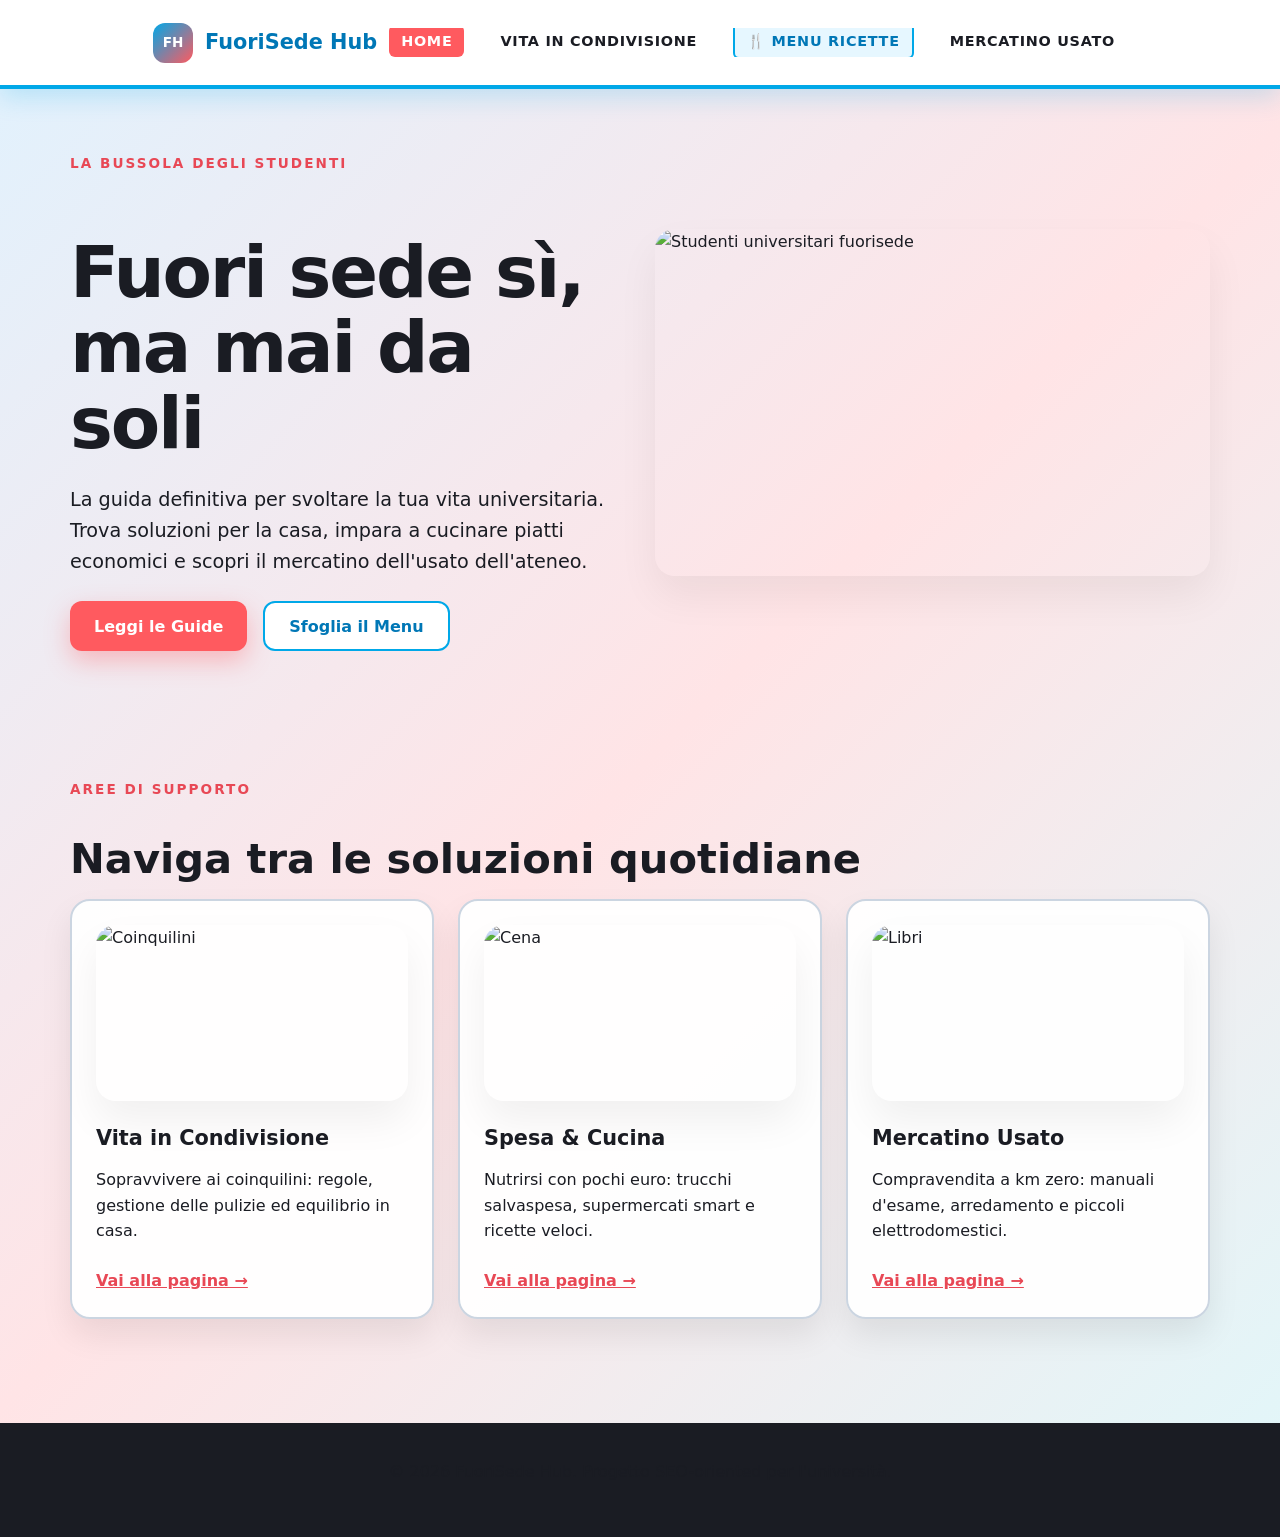
==== commit e8657750: "Create index.html" ====
--- a/index.html
+++ b/index.html
@@ -3,7 +3,10 @@
   <head>
     <meta charset="UTF-8" />
     <meta name="viewport" content="width=device-width, initial-scale=1.0" />
-    <meta name="description" content="FuoriSede Hub: la guida per gli studenti universitari fuori sede. Trucchi per coinquilini, bacheca scambi usato e menu ricette." />
+    <meta
+      name="description"
+      content="FuoriSede Hub: la guida per gli studenti universitari fuori sede. Trucchi per coinquilini, bacheca scambi usato e menu ricette."
+    />
     <title>FuoriSede Hub | La Guida per Studenti Fuori Sede</title>
     <style>
       :root {
@@ -31,25 +34,21 @@
       body {
         margin: 0;
         color: var(--ink);
-        /* SFONDO MOLTO PIÙ COLORATO CON GRADIENTI ACCESI AZZURRO E ROSA */
-        background: 
-          linear-gradient(135deg, #e0f2fe 0%, #ffe4e6 50%, #e0f7fa 100%);
+        background: linear-gradient(135deg, #e0f2fe 0%, #ffe4e6 50%, #e0f7fa 100%);
         font-family: system-ui, -apple-system, BlinkMacSystemFont, "Segoe UI", Roboto, sans-serif;
         line-height: 1.6;
       }
 
-      body.modal-open { overflow: hidden; }
       a { color: inherit; text-decoration: none; }
       ul, ol { margin: 0; padding-left: 1.2rem; }
 
-      /* BARRA DELLE PAGINE SOPRA MESSA IN FORTE RISALTO */
       .site-header {
         position: sticky;
         top: 0;
         z-index: 20;
-        background: #ffffff; /* Bianco pieno, non trasparente */
-        border-bottom: 4px solid var(--primary); /* Linea di fondo azzurra spessa */
-        box-shadow: 0 8px 24px rgba(0, 168, 232, 0.2); /* Ombra accentuata */
+        background: #ffffff;
+        border-bottom: 4px solid var(--primary);
+        box-shadow: 0 8px 24px rgba(0, 168, 232, 0.2);
       }
 
       .navbar {
@@ -57,9 +56,11 @@
         min-height: 85px;
         margin: 0 auto;
         display: flex;
+        flex-direction: column;
         align-items: center;
-        justify-content: space-between;
-        gap: 18px;
+        justify-content: center;
+        padding: 10px 0;
+        gap: 12px;
       }
 
       .logo {
@@ -72,41 +73,44 @@
       }
 
       .logo-mark {
-        width: 44px;
-        height: 44px;
+        width: 40px;
+        height: 40px;
         display: grid;
         place-items: center;
         color: #ffffff;
         background: linear-gradient(135deg, var(--primary), var(--accent));
-        border-radius: 14px;
-        font-size: 0.9rem;
+        border-radius: 12px;
+        font-size: 0.85rem;
       }
 
       .nav-links {
-        display: none;
-        gap: 28px;
+        display: flex;
+        gap: 10px;
         margin: 0;
         padding: 0;
         list-style: none;
+        max-width: 100%;
+        overflow-x: auto;
+        white-space: nowrap;
+        padding-bottom: 4px;
       }
 
       .nav-links a {
         color: var(--ink);
-        font-weight: 800; /* Testo più spesso e visibile */
+        font-weight: 800;
         text-transform: uppercase;
-        font-size: 0.9rem;
-        letter-spacing: 0.05em;
-        padding: 8px 12px;
-        border-radius: 8px;
+        font-size: 0.75rem;
+        letter-spacing: 0.02em;
+        padding: 6px 10px;
+        border-radius: 6px;
         transition: all 0.2s ease;
       }
 
-      .nav-links a:hover {
+      .nav-links a:hover, .nav-links .active {
         color: #ffffff;
-        background-color: var(--accent); /* Effetto evidenziatore rosa al passaggio */
-      }
-
-      /* Pulsante Menu Ricette evidenziato nella navbar */
+        background-color: var(--accent);
+      }
+
       .nav-links .menu-btn {
         background: var(--soft);
         color: var(--primary-dark);
@@ -114,16 +118,15 @@
       }
 
       main { width: var(--container); margin: 0 auto; }
-      section, article { scroll-margin-top: 120px; }
-      .hero, .content-block { padding: 64px 0; }
-      .hero { min-height: calc(100svh - 85px); display: grid; align-items: center; gap: 40px; }
-      .eyebrow { margin: 0 0 14px; color: var(--accent-dark); font-size: 0.85rem; font-weight: 800; letter-spacing: 0.15em; text-transform: uppercase; }
+      .hero, .content-block { padding: 44px 0; }
+      .hero { min-height: auto; display: grid; align-items: center; gap: 30px; padding-top: 20px; }
+      .eyebrow { margin: 0 0 12px; color: var(--accent-dark); font-size: 0.85rem; font-weight: 800; letter-spacing: 0.15em; text-transform: uppercase; }
       
-      h1 { margin-bottom: 24px; font-size: clamp(2.6rem, 10vw, 4.5rem); line-height: 1.05; letter-spacing: -0.03em; font-weight: 900; }
-      h2 { margin-bottom: 18px; font-size: clamp(1.8rem, 6vw, 2.6rem); line-height: 1.1; font-weight: 800; }
+      h1 { margin-bottom: 24px; font-size: clamp(2.2rem, 8vw, 4.5rem); line-height: 1.05; letter-spacing: -0.03em; font-weight: 900; }
+      h2 { margin-bottom: 18px; font-size: clamp(1.6rem, 5vw, 2.6rem); line-height: 1.1; font-weight: 800; }
       h3 { margin-bottom: 12px; font-size: 1.3rem; font-weight: 700; }
-      p, li { color: var(--ink); font-weight: 500; }
-      .lead { max-width: 60ch; font-size: 1.2rem; line-height: 1.7; }
+      p { color: var(--ink); font-weight: 500; margin-top: 0; }
+      .lead { max-width: 60ch; font-size: 1.2rem; line-height: 1.6; }
 
       .button {
         min-height: 50px;
@@ -143,85 +146,53 @@
 
       .button:hover { background: var(--accent-dark); transform: translateY(-2px); }
       .button-secondary { color: var(--primary-dark); background: var(--surface); border: 2px solid var(--primary); box-shadow: none; }
-      .hero-actions { display: flex; flex-wrap: wrap; gap: 16px; margin-top: 32px; }
+      .hero-actions { display: flex; flex-wrap: wrap; gap: 16px; margin-top: 24px; }
       
       .responsive-image { width: 100%; height: auto; display: block; object-fit: cover; border-radius: var(--radius-md); box-shadow: 0 20px 40px rgba(0,0,0,0.06); }
-      .hero-image, .feature-image { aspect-ratio: 16 / 10; }
+      .hero-image { aspect-ratio: 16 / 10; }
       .grid { display: grid; gap: 24px; }
 
-      .card, .summary-box, .download-box, .cta-box, .modal {
+      .card {
         background: rgba(255, 255, 255, 0.95);
         border: 2px solid var(--line);
         border-radius: var(--radius-md);
         box-shadow: var(--shadow);
-      }
-
-      .card, .summary-box { padding: 32px; }
+        padding: 24px;
+      }
       .card img { aspect-ratio: 16 / 9; margin-bottom: 20px; }
-      
-      /* SCRITTA VAI ALLA PAGINA AGGIORNATA */
-      .card a, .article-link { color: var(--accent-dark); font-weight: 800; display: inline-flex; align-items: center; gap: 6px; margin-top: 8px; text-decoration: underline; }
-
-      .review-card { padding: 24px; background: var(--surface); border: 2px solid var(--primary); border-radius: var(--radius-sm); box-shadow: 0 8px 16px rgba(0,0,0,0.02); }
-      .review-card + .review-card { margin-top: 16px; }
-      .rating { display: inline-flex; margin-bottom: 12px; padding: 6px 12px; color: #ffffff; background: var(--primary-dark); border-radius: 999px; font-size: 0.8rem; font-weight: 700; }
-
-      /* Bottoni per i link esterni delle app */
-      .app-link-btn { display: inline-flex; margin-top: 12px; padding: 8px 16px; background: var(--soft); color: var(--primary-dark); border-radius: 6px; font-weight: 700; border: 1px solid var(--primary); font-size: 0.85rem; }
-      .app-link-btn:hover { background: var(--primary); color: #fff; }
-
-      .download-box, .cta-box { padding: 36px; color: #ffffff; background: linear-gradient(135deg, var(--primary), var(--primary-dark)); border-radius: var(--radius-lg); border: none; margin: 32px 0; }
-      .download-box p, .download-box .eyebrow, .cta-box p, .cta-box .eyebrow { color: #ffffff; }
-
-      .ads-grid { display: grid; gap: 20px; }
-      .ad-card { overflow: hidden; display: grid; background: var(--surface); border: 2px solid var(--line); border-radius: var(--radius-sm); }
-      .ad-image { width: 100%; height: auto; aspect-ratio: 4 / 3; display: block; object-fit: cover; }
-      .ad-body { padding: 20px; display: grid; gap: 12px; }
-      .price { color: var(--accent-dark); font-size: 1.4rem; font-weight: 900; }
-
-      .form-grid { display: grid; gap: 16px; }
-      input { width: 100%; padding: 14px 16px; color: var(--ink); background: var(--surface); border: 2px solid var(--line); border-radius: var(--radius-sm); font: inherit; }
-
-      .modal-backdrop { position: fixed; inset: 0; z-index: 50; display: none; place-items: center; padding: 20px; background: rgba(26, 28, 35, 0.6); backdrop-filter: blur(12px); }
-      .modal-backdrop.is-visible { display: grid; }
-      .modal { width: min(520px, 100%); padding: 32px; border: none; }
-      .modal-header { display: flex; align-items: start; justify-content: space-between; gap: 14px; margin-bottom: 16px; }
-      .modal-close { width: 36px; height: 36px; border: 1px solid var(--line); border-radius: 10px; background: var(--bg); cursor: pointer; font-size: 1.2rem; display: grid; place-items: center; }
-
-      .site-footer { margin-top: 64px; color: #ffffff; background: var(--ink); }
-      .footer-inner { width: var(--container); margin: 0 auto; padding: 48px 0; text-align: center; }
+      .card a { color: var(--accent-dark); font-weight: 800; display: inline-flex; align-items: center; gap: 6px; margin-top: 8px; text-decoration: underline; }
+
+      .site-footer { margin-top: 40px; color: #ffffff; background: var(--ink); }
+      .footer-inner { width: var(--container); margin: 0 auto; padding: 36px 0; text-align: center; }
 
       @media (min-width: 720px) {
-        .nav-links { display: flex; align-items: center; }
-        .hero { grid-template-columns: 1fr 1fr; }
+        .navbar { flex-direction: row; min-height: 85px; padding: 0; }
+        .nav-links { gap: 24px; }
+        .nav-links a { font-size: 0.9rem; letter-spacing: 0.05em; padding: 8px 12px; }
+        .hero { grid-template-columns: 1fr 1fr; padding-top: 0; }
         .grid { grid-template-columns: repeat(3, minmax(0, 1fr)); }
-        .ads-grid { grid-template-columns: repeat(2, minmax(0, 1fr)); }
-      }
-      @media (min-width: 1040px) { .ads-grid { grid-template-columns: repeat(4, minmax(0, 1fr)); } }
+        .hero, .content-block { padding: 64px 0; }
+      }
     </style>
   </head>
-
   <body>
-    <!-- HEADER CON BARRA DELLE PAGINE SOPRA IN EVIDENZA -->
     <header class="site-header">
       <nav class="navbar" aria-label="Navigazione principale">
-        <a class="logo" href="#home">
+        <a class="logo" href="index.html">
           <span class="logo-mark">FH</span>
           <span>FuoriSede Hub</span>
         </a>
         <ul class="nav-links">
-          <li><a href="#home">Home</a></li>
-          <li><a href="#community">Vita in Condivisione</a></li>
-          <!-- SCRITTA MENU CHE APRE LA PAGINA DELLE RICETTE menu.html -->
+          <li><a href="index.html" class="active">Home</a></li>
+          <li><a href="condivisione.html">Vita in Condivisione</a></li>
           <li><a href="menu.html" class="menu-btn">🍴 Menu Ricette</a></li>
-          <li><a href="#mercatino">Mercatino Usato</a></li>
+          <li><a href="mercatino.html">Mercatino Usato</a></li>
         </ul>
       </nav>
     </header>
 
     <main>
-      <!-- SEZIONE HOME -->
-      <section class="hero" id="home">
+      <section class="hero">
         <div>
           <p class="eyebrow">La bussola degli studenti</p>
           <h1>Fuori sede sì, ma mai da soli</h1>
@@ -229,14 +200,13 @@
             La guida definitiva per svoltare la tua vita universitaria. Trova soluzioni per la casa, impara a cucinare piatti economici e scopri il mercatino dell'usato dell'ateneo.
           </p>
           <div class="hero-actions">
-            <a class="button" href="#community">Leggi le Guide</a>
+            <a class="button" href="condivisione.html">Leggi le Guide</a>
             <a class="button button-secondary" href="menu.html">Sfoglia il Menu</a>
           </div>
         </div>
-     <img class="responsive-image hero-image" src="https://images.unsplash.com/photo-1517245386807-bb43f82c33c4?auto=format&fit=crop&w=1200&q=80" alt="Studenti universitari che si rilassano e studiano insieme al parco" width="1200" height="675" />
+        <img class="responsive-image hero-image" src="https://images.unsplash.com/photo-1522202176988-66273c2fd55f?auto=format&fit=crop&w=1200&q=80" alt="Studenti universitari fuorisede" width="1200" height="675" />
       </section>
 
-      <!-- SEZIONE CLUSTER / CATEGORIE -->
       <section class="content-block">
         <p class="eyebrow">Aree di supporto</p>
         <h2>Naviga tra le soluzioni quotidiane</h2>
@@ -245,136 +215,28 @@
             <img class="responsive-image" src="https://images.unsplash.com/photo-1522202176988-66273c2fd55f?auto=format&fit=crop&w=900&q=80" alt="Coinquilini" width="900" height="506" loading="lazy" />
             <h3>Vita in Condivisione</h3>
             <p>Sopravvivere ai coinquilini: regole, gestione delle pulizie ed equilibrio in casa.</p>
-            <!-- SCRITTA VAI ALLA PAGINA -->
-            <a href="#community">Vai alla pagina →</a>
+            <a href="condivisione.html">Vai alla pagina →</a>
           </article>
           <article class="card">
             <img class="responsive-image" src="https://images.unsplash.com/photo-1543353071-087092ec393a?auto=format&fit=crop&w=900&q=80" alt="Cena" width="900" height="506" loading="lazy" />
             <h3>Spesa &amp; Cucina</h3>
             <p>Nutrirsi con pochi euro: trucchi salvaspesa, supermercati smart e ricette veloci.</p>
-            <!-- SCRITTA VAI ALLA PAGINA DIRETTAMENTE AL MENU APARTE -->
             <a href="menu.html">Vai alla pagina →</a>
           </article>
           <article class="card">
             <img class="responsive-image" src="https://images.unsplash.com/photo-1512820790803-83ca734da794?auto=format&fit=crop&w=900&q=80" alt="Libri" width="900" height="506" loading="lazy" />
             <h3>Mercatino Usato</h3>
             <p>Compravendita a km zero: manuali d'esame, arredamento e piccoli elettrodomestici.</p>
-            <!-- SCRITTA VAI ALLA PAGINA -->
-            <a href="#mercatino">Vai alla pagina →</a>
+            <a href="mercatino.html">Vai alla pagina →</a>
           </article>
         </div>
       </section>
-
-      <!-- SEZIONE VITA IN CONDIVISIONE (CON LINK APPLICAZIONI AGGIUNTI) -->
-      <article class="content-block" id="community">
-        <p class="eyebrow">Survival &amp; Coinquilini</p>
-        <h1>Migliori app dividere spese casa: guida smart per coinquilini</h1>
-        <p class="lead">
-          Tracciare bollette e conti della spesa comune non deve trasformarsi in un dramma da cucina condivisa. Ecco i link diretti agli strumenti digitali più usati dagli studenti.
-        </p>
-        <img class="responsive-image feature-image" src="https://images.unsplash.com/photo-1522202176988-66273c2fd55f?auto=format&fit=crop&w=1200&q=80" alt="Coinquilini" width="1200" height="675" loading="lazy" />
-
-        <section style="margin-top: 32px;">
-          <h2>Le tre applicazioni consigliate e i relativi link stabili</h2>
-          
-          <div class="review-card">
-            <span class="rating">La più famosa in assoluto</span>
-            <h3>Splitwise</h3>
-            <p>Crea un gruppo per l'appartamento e inserisci i costi delle bollette o della spesa. Calcola i saldi in automatico.</p>
-            <!-- LINK APPLICAZIONE INSERITO -->
-            <a href="https://www.splitwise.com/" target="_blank" rel="noopener" class="app-link-btn">Visita il sito ufficiale di Splitwise ↗</a>
-          </div>
-
-          <div class="review-card">
-            <span class="rating">Nessun account necessario</span>
-            <h3>Tricount</h3>
-            <p>Semplice e immediato, perfetto per dividere le spese al volo tramite un link condivisibile su WhatsApp.</p>
-            <!-- LINK APPLICAZIONE INSERITO -->
-            <a href="https://www.tricount.com/" target="_blank" rel="noopener" class="app-link-btn">Visita il sito ufficiale di Tricount ↗</a>
-          </div>
-
-          <div class="review-card">
-            <span class="rating">Grafica chiara e report mensili</span>
-            <h3>Settle Up</h3>
-            <p>Ideale per chi vuole resoconti precisi via email a fine mese e la conversione automatica delle valute.</p>
-            <!-- LINK APPLICAZIONE INSERITO -->
-            <a href="https://settleup.io/" target="_blank" rel="noopener" class="app-link-btn">Visita il sito ufficiale di Settle Up ↗</a>
-          </div>
-        </section>
-
-        <aside class="download-box">
-          <p class="eyebrow">Risorsa Gratuita</p>
-          <h2>Tabella Regole e Turni Pulizie Coinquilini</h2>
-          <p>Evita discussioni. Scarica il nostro template PDF stampabile da appendere in corridoio.</p>
-          <a class="button button-secondary" href="#" download>Scarica il Modello PDF</a>
-        </aside>
-      </article>
-
-      <!-- SEZIONE MERCATINO & SCAMBIO -->
-      <article class="content-block" id="mercatino">
-        <p class="eyebrow">Mercatino &amp; Scambi</p>
-        <h1>Mercatino usato studenti universitari</h1>
-        <p class="lead">Compra elettrodomestici usati o vendi i tuoi vecchi libri di testo prima del prossimo cambio casa.</p>
-
-        <div class="ads-grid">
-          <article class="ad-card">
-            <img class="ad-image" src="https://images.unsplash.com/photo-1556911220-bff31c812dba?auto=format&fit=crop&w=900&q=80" alt="Friggitrice" width="900" height="675" loading="lazy" />
-            <div class="ad-body">
-              <h3>Friggitrice ad Aria 4L</h3>
-              <p>Condizioni ottime, perfetta per salvare il tempo della cena.</p>
-              <span class="price">35 €</span>
-              <button class="button contact-trigger" type="button">Vedi Contatto</button>
-            </div>
-          </article>
-          <article class="ad-card">
-            <img class="ad-image" src="https://images.unsplash.com/photo-1512820790803-83ca734da794?auto=format&fit=crop&w=900&q=80" alt="Libro" width="900" height="675" loading="lazy" />
-            <div class="ad-body">
-              <h3>Manuale Diritto Privato</h3>
-              <p>Sottolineature ordinate solo a matita, penultima edizione.</p>
-              <span class="price">18 €</span>
-              <button class="button contact-trigger" type="button">Vedi Contatto</button>
-            </div>
-          </article>
-        </div>
-      </article>
     </main>
-
-    <!-- MODALE DI REGISTRAZIONE SIMULATA -->
-    <div class="modal-backdrop" id="signup-modal" role="dialog" aria-modal="true" hidden>
-      <div class="modal">
-        <div class="modal-header">
-          <h2>Sblocca i dettagli del contatto</h2>
-          <button class="modal-close" type="button">&times;</button>
-        </div>
-        <p>Registrati gratuitamente a FuoriSede Hub per accedere ai recapiti degli studenti venditori.</p>
-        <form class="form-grid" id="signup-form">
-          <input type="text" id="name" placeholder="Il tuo Nome" required />
-          <input type="email" placeholder="Email Universitaria" required />
-          <button class="button" type="submit">Sblocca Ora</button>
-        </form>
-      </div>
-    </div>
 
     <footer class="site-footer">
       <div class="footer-inner">
         <p>&copy; 2026 FuoriSede Hub. Progetto SEO-oriented per l'università.</p>
       </div>
     </footer>
-
-    <script>
-      const modal = document.querySelector("#signup-modal");
-      const closeButton = document.querySelector(".modal-close");
-      const contactButtons = document.querySelectorAll(".contact-trigger");
-      const signupForm = document.querySelector("#signup-form");
-      const nameInput = document.querySelector("#name");
-
-      function openModal() { modal.hidden = false; modal.classList.add("is-visible"); document.body.classList.add("modal-open"); nameInput.focus(); }
-      function closeModal() { modal.classList.remove("is-visible"); modal.hidden = true; document.body.classList.remove("modal-open"); }
-
-      contactButtons.forEach(b => b.addEventListener("click", openModal));
-      closeButton.addEventListener("click", closeModal);
-      modal.addEventListener("click", e => { if (e.target === modal) closeModal(); });
-      signupForm.addEventListener("submit", e => { e.preventDefault(); alert("Contatti sbloccati!"); closeModal(); signupForm.reset(); });
-    </script>
   </body>
 </html>
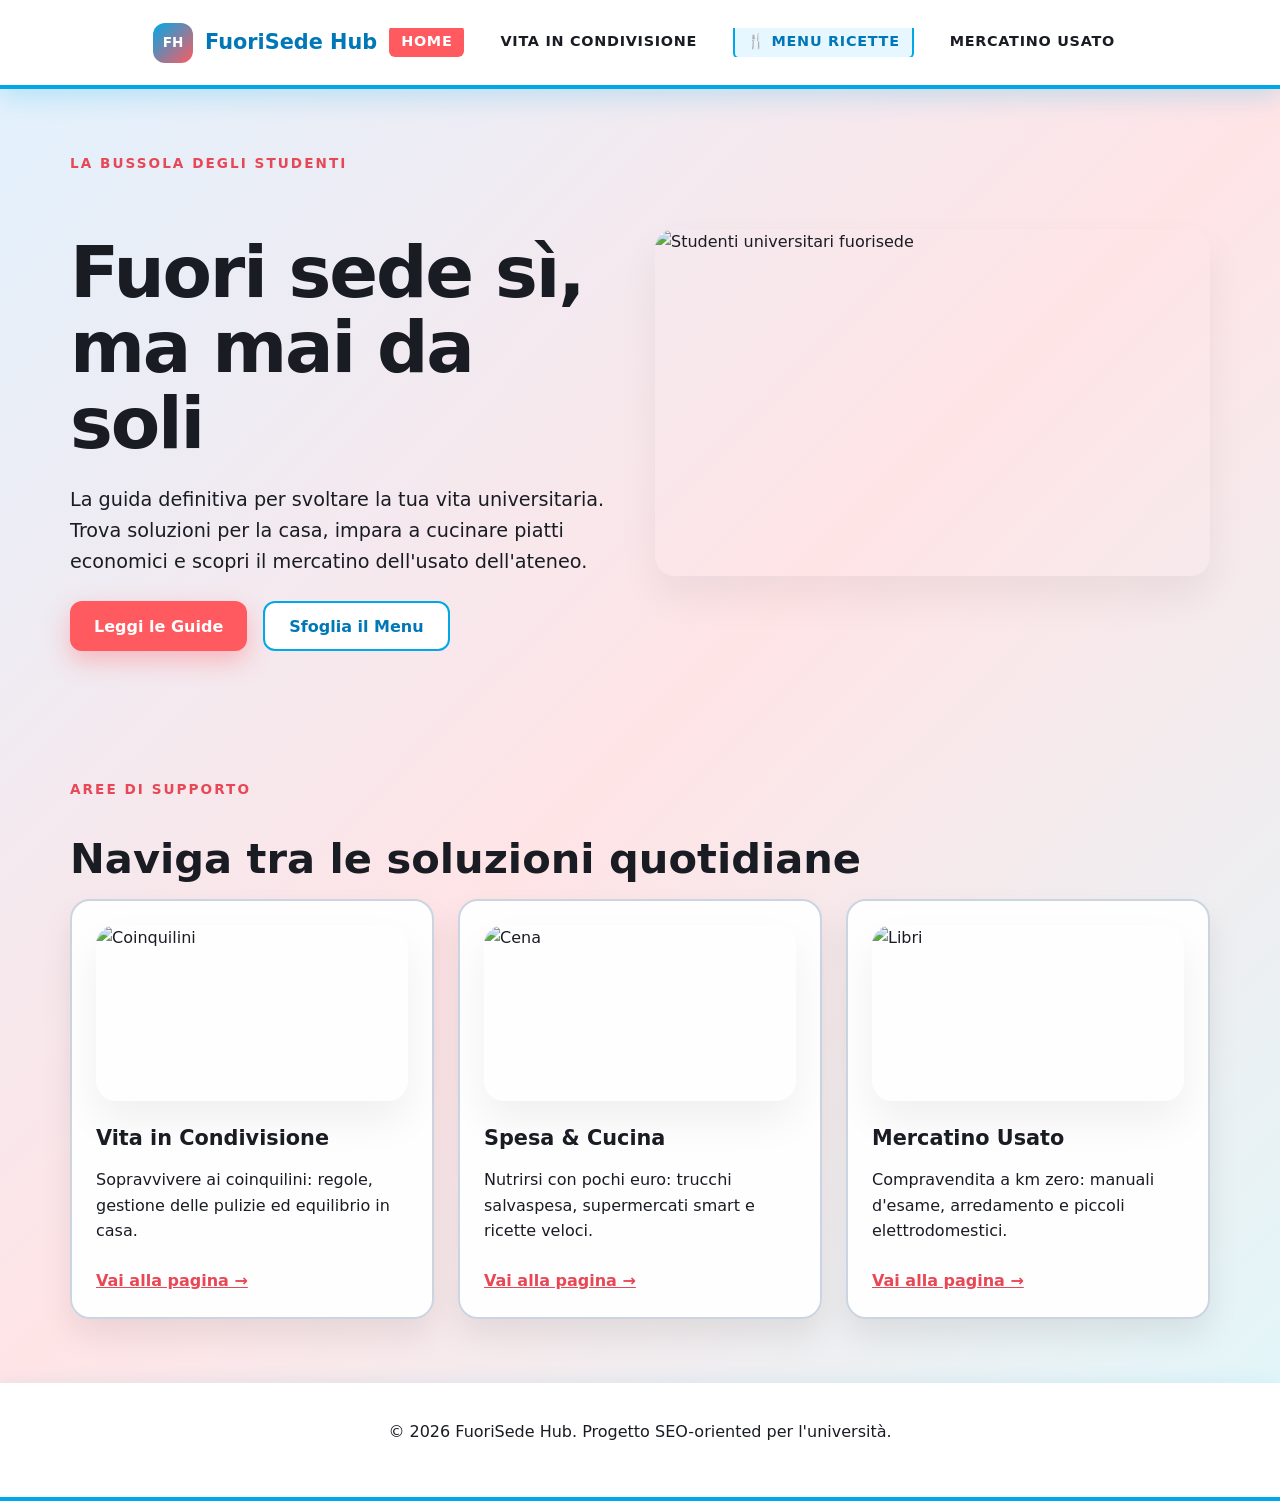
==== commit 30a24edc: "Update index.html" ====
--- a/index.html
+++ b/index.html
@@ -233,7 +233,7 @@
       </section>
     </main>
 
-    <footer class="site-footer">
+    <footer class="site-header">
       <div class="footer-inner">
         <p>&copy; 2026 FuoriSede Hub. Progetto SEO-oriented per l'università.</p>
       </div>
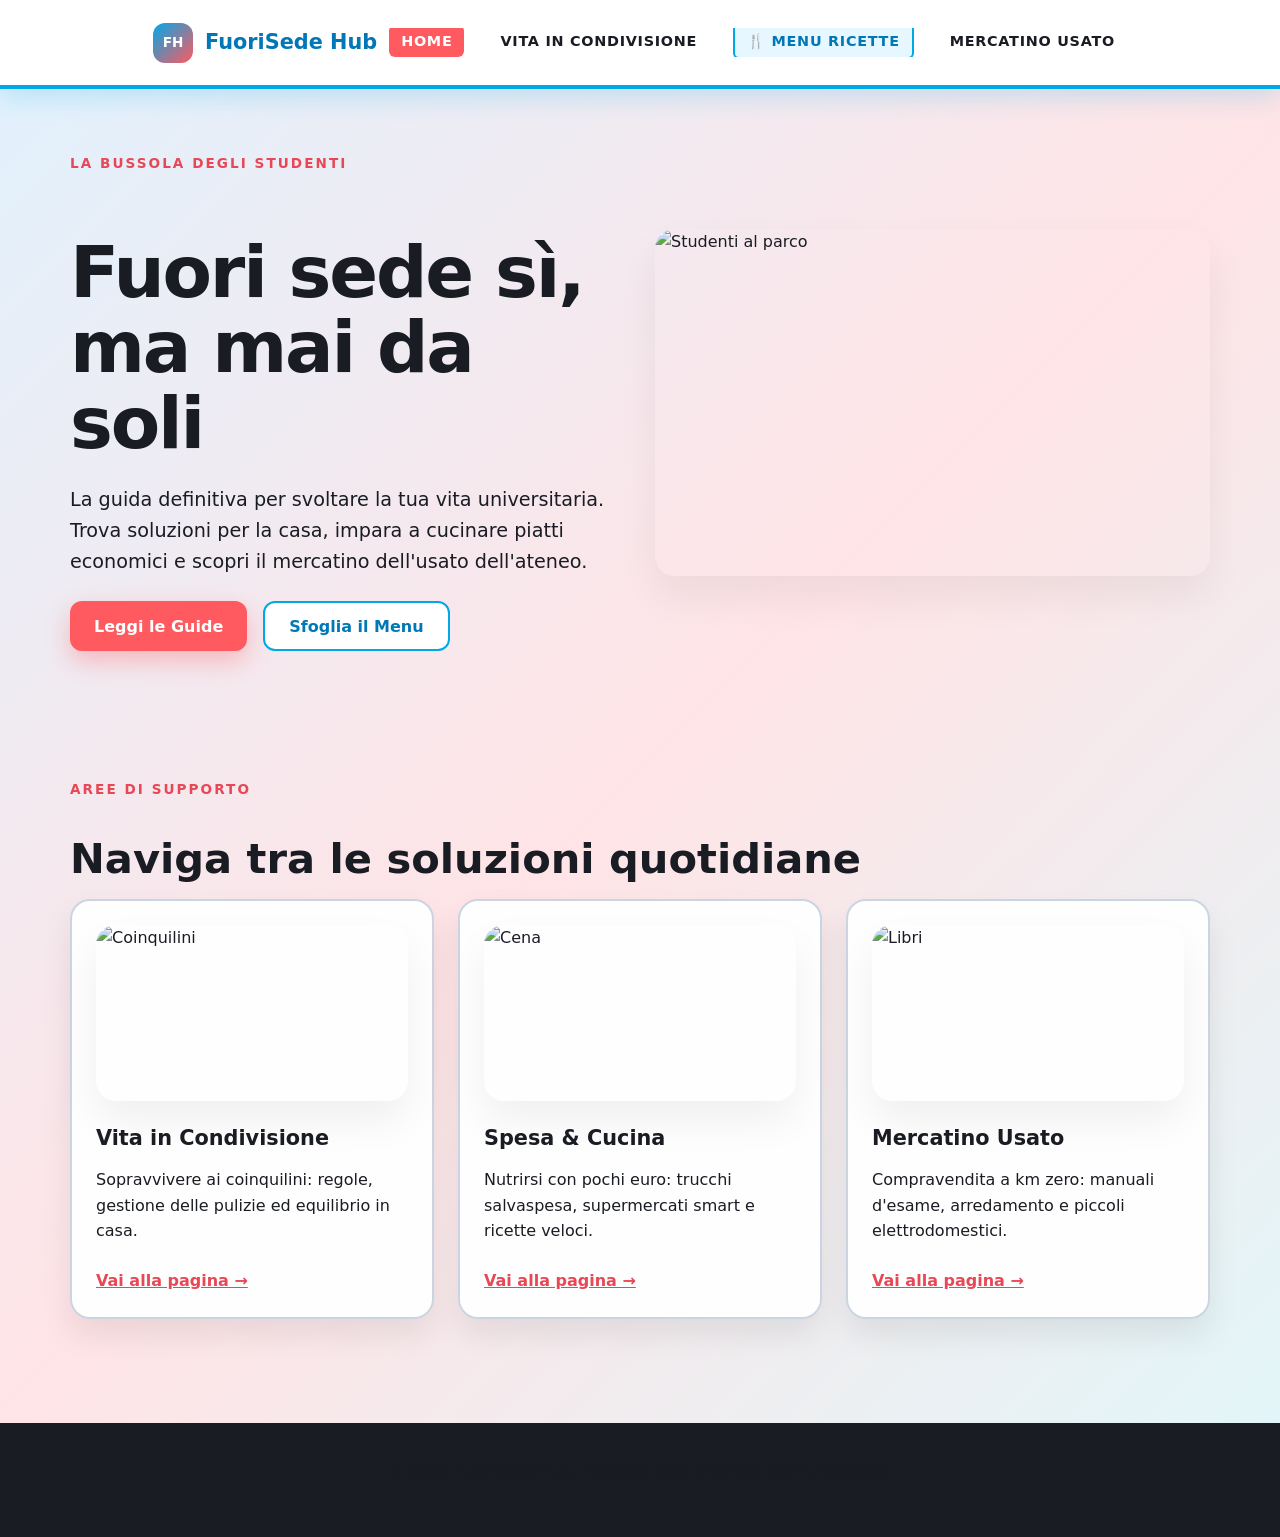
==== commit ad2a5b5d: "Update index.html" ====
--- a/index.html
+++ b/index.html
@@ -204,7 +204,8 @@
             <a class="button button-secondary" href="menu.html">Sfoglia il Menu</a>
           </div>
         </div>
-        <img class="responsive-image hero-image" src="https://images.unsplash.com/photo-1522202176988-66273c2fd55f?auto=format&fit=crop&w=1200&q=80" alt="Studenti universitari fuorisede" width="1200" height="675" />
+        <!-- IMMAGINE NUOVA: RAGAZZI AL PARCO -->
+        <img class="responsive-image hero-image" src="https://images.unsplash.com/photo-1511632765406-a029db195c25?auto=format&fit=crop&w=1200&q=80" alt="Studenti al parco" width="1200" height="675" />
       </section>
 
       <section class="content-block">
@@ -212,6 +213,7 @@
         <h2>Naviga tra le soluzioni quotidiane</h2>
         <div class="grid">
           <article class="card">
+            <!-- IMMAGINE ORIGINALE MANTENUTA -->
             <img class="responsive-image" src="https://images.unsplash.com/photo-1522202176988-66273c2fd55f?auto=format&fit=crop&w=900&q=80" alt="Coinquilini" width="900" height="506" loading="lazy" />
             <h3>Vita in Condivisione</h3>
             <p>Sopravvivere ai coinquilini: regole, gestione delle pulizie ed equilibrio in casa.</p>
@@ -233,7 +235,7 @@
       </section>
     </main>
 
-    <footer class="site-header">
+    <footer class="site-footer">
       <div class="footer-inner">
         <p>&copy; 2026 FuoriSede Hub. Progetto SEO-oriented per l'università.</p>
       </div>
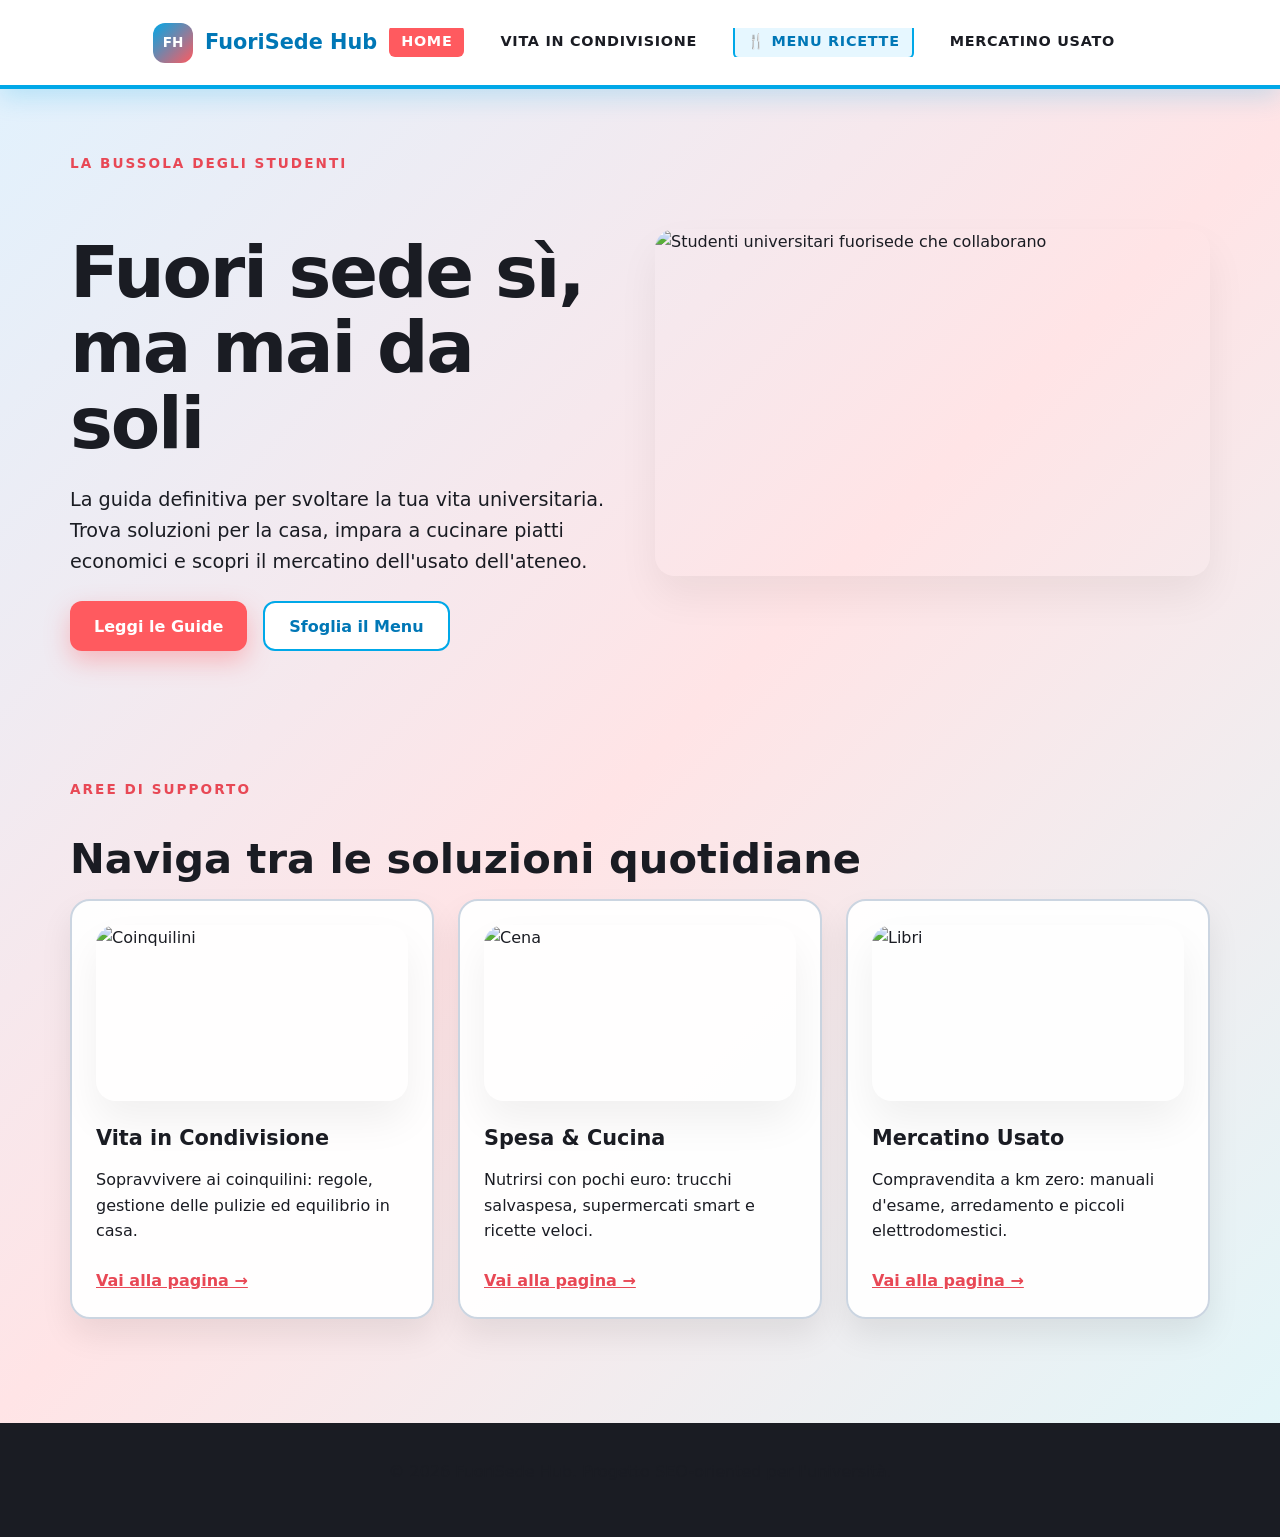
==== commit 7f654e74: "Update index.html" ====
--- a/index.html
+++ b/index.html
@@ -204,8 +204,7 @@
             <a class="button button-secondary" href="menu.html">Sfoglia il Menu</a>
           </div>
         </div>
-        <!-- IMMAGINE NUOVA: RAGAZZI AL PARCO -->
-        <img class="responsive-image hero-image" src="https://images.unsplash.com/photo-1511632765406-a029db195c25?auto=format&fit=crop&w=1200&q=80" alt="Studenti al parco" width="1200" height="675" />
+      <img class="responsive-image hero-image" src="https://images.unsplash.com/photo-1523240795612-9a054b0db644?auto=format&fit=crop&w=1200&q=80" alt="Studenti universitari fuorisede che collaborano" width="1200" height="675" />
       </section>
 
       <section class="content-block">
